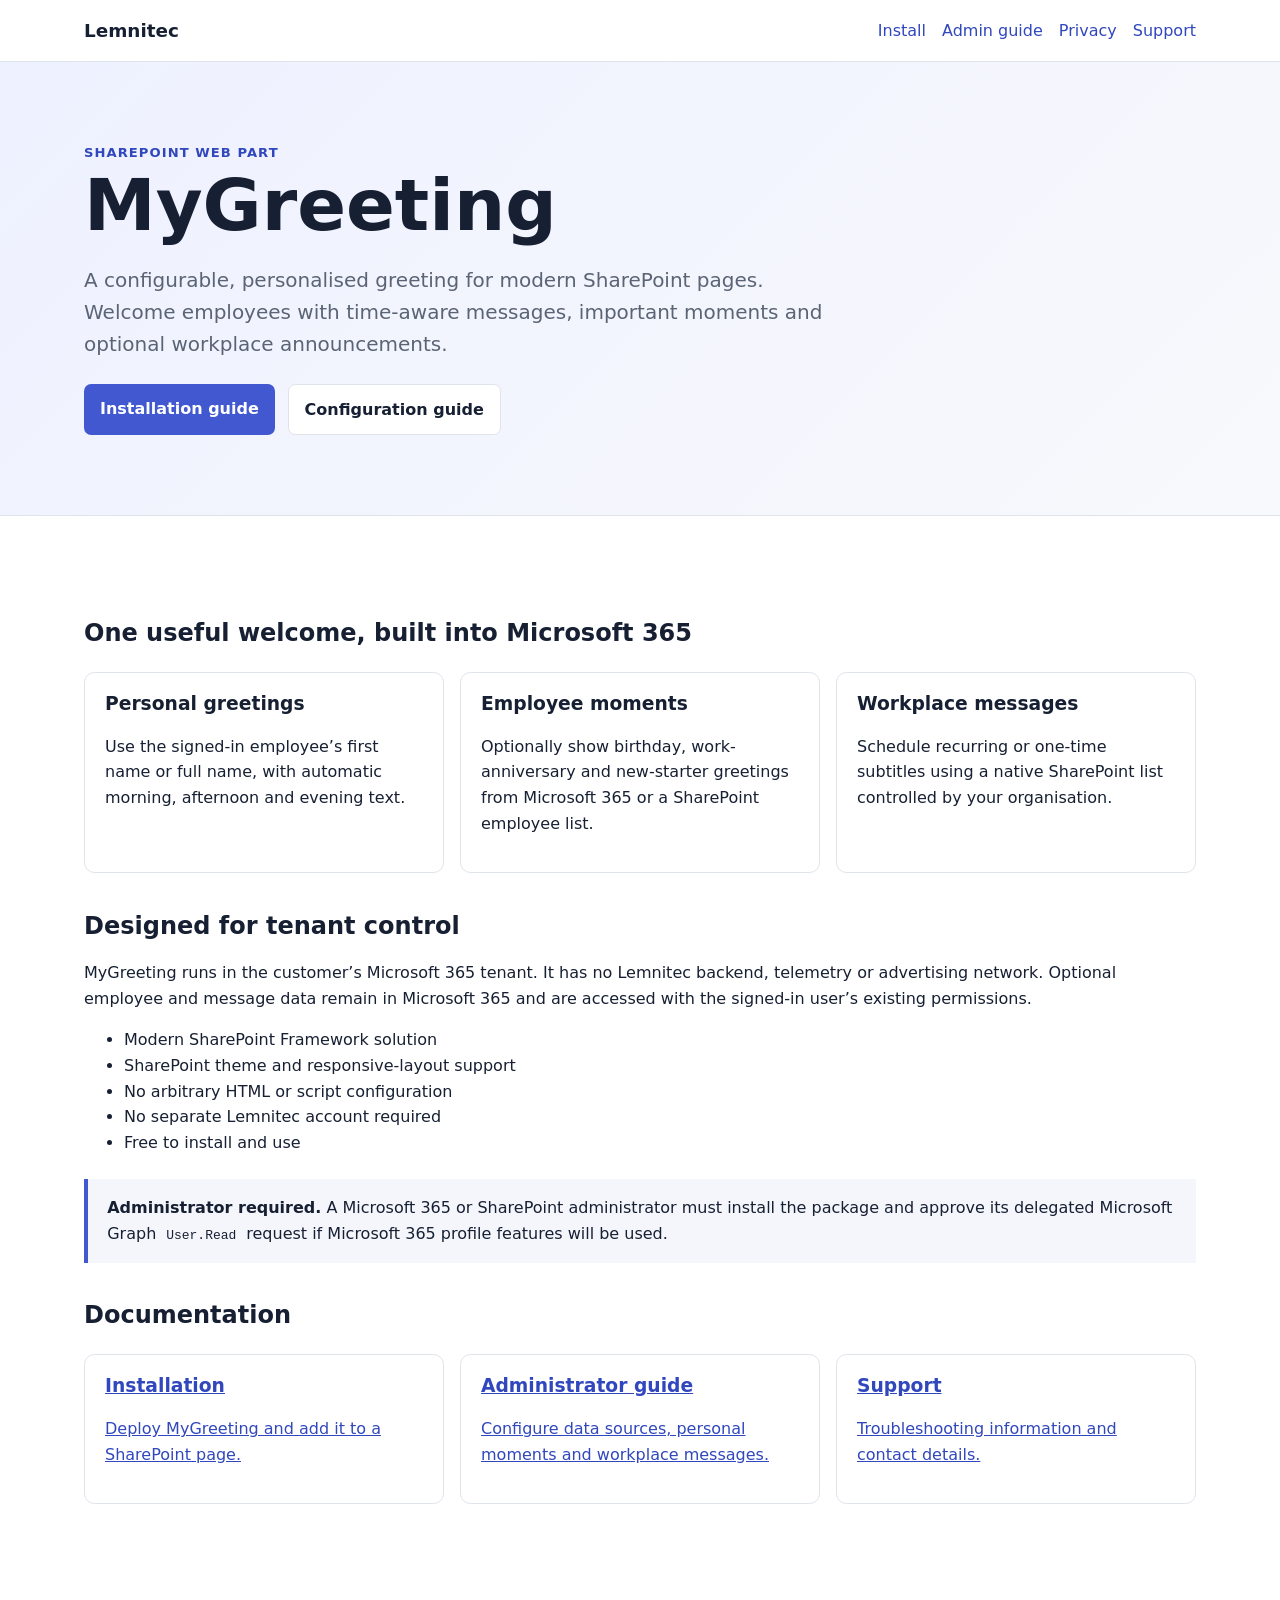
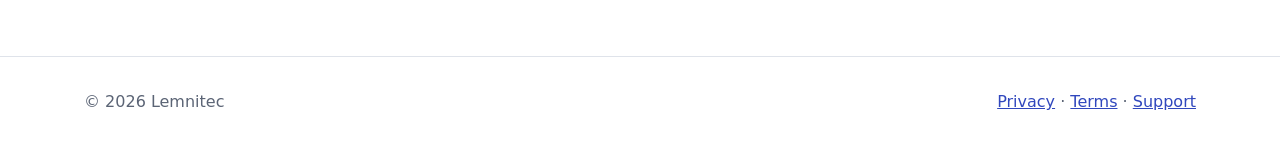
==== index.html @ 671a80d6 "Add index.html for MyGreeting documentation site" ====
<!doctype html><html lang="en"><head><meta charset="utf-8"><meta name="viewport" content="width=device-width,initial-scale=1"><title>MyGreeting by Lemnitec</title><meta name="description" content="A configurable, Microsoft-native greeting web part for modern SharePoint pages."><link rel="stylesheet" href="/styles.css"></head><body><a class="skip" href="#main">Skip to content</a><header class="site-header"><nav class="nav" aria-label="Main navigation"><a class="brand" href="/">Lemnitec</a><div class="nav-links"><a href="/docs/installation/">Install</a><a href="/docs/admin/">Admin guide</a><a href="/privacy/">Privacy</a><a href="/support/">Support</a></div></nav></header><main id="main"><section class="hero"><div class="hero-inner"><div class="eyebrow">SharePoint web part</div><h1>MyGreeting</h1><p class="lead">A configurable, personalised greeting for modern SharePoint pages. Welcome employees with time-aware messages, important moments and optional workplace announcements.</p><div class="actions"><a class="button" href="/docs/installation/">Installation guide</a><a class="button secondary" href="/docs/admin/">Configuration guide</a></div></div></section><div class="content"><h2>One useful welcome, built into Microsoft 365</h2><div class="grid"><article class="card"><h3>Personal greetings</h3><p>Use the signed-in employee’s first name or full name, with automatic morning, afternoon and evening text.</p></article><article class="card"><h3>Employee moments</h3><p>Optionally show birthday, work-anniversary and new-starter greetings from Microsoft 365 or a SharePoint employee list.</p></article><article class="card"><h3>Workplace messages</h3><p>Schedule recurring or one-time subtitles using a native SharePoint list controlled by your organisation.</p></article></div><h2>Designed for tenant control</h2><p>MyGreeting runs in the customer’s Microsoft 365 tenant. It has no Lemnitec backend, telemetry or advertising network. Optional employee and message data remain in Microsoft 365 and are accessed with the signed-in user’s existing permissions.</p><ul><li>Modern SharePoint Framework solution</li><li>SharePoint theme and responsive-layout support</li><li>No arbitrary HTML or script configuration</li><li>No separate Lemnitec account required</li><li>Free to install and use</li></ul><div class="notice"><strong>Administrator required.</strong> A Microsoft 365 or SharePoint administrator must install the package and approve its delegated Microsoft Graph <code>User.Read</code> request if Microsoft 365 profile features will be used.</div><h2>Documentation</h2><div class="grid"><a class="card" href="/docs/installation/"><h3>Installation</h3><p>Deploy MyGreeting and add it to a SharePoint page.</p></a><a class="card" href="/docs/admin/"><h3>Administrator guide</h3><p>Configure data sources, personal moments and workplace messages.</p></a><a class="card" href="/support/"><h3>Support</h3><p>Troubleshooting information and contact details.</p></a></div></div></main><footer class="site-footer"><div class="footer-inner"><span>© 2026 Lemnitec</span><span><a href="/privacy/">Privacy</a> · <a href="/terms/">Terms</a> · <a href="/support/">Support</a></span></div></footer></body></html>
---- styles.css ----
:root{--ink:#172033;--muted:#5b6475;--line:#dfe3ea;--brand:#4158d0;--soft:#f4f6fb;--max:72rem;color-scheme:light}*{box-sizing:border-box}html{font-family:Segoe UI,system-ui,-apple-system,sans-serif;line-height:1.6;color:var(--ink);background:#fff}body{margin:0}a{color:#3047bd}a:hover{text-decoration-thickness:2px}.skip{position:absolute;left:-9999px}.skip:focus{left:1rem;top:1rem;background:#fff;padding:.75rem;z-index:2}.site-header{border-bottom:1px solid var(--line);background:#fff}.nav{max-width:var(--max);margin:auto;padding:1rem 1.25rem;display:flex;gap:1rem;align-items:center;justify-content:space-between;flex-wrap:wrap}.brand{font-size:1.15rem;font-weight:700;text-decoration:none;color:var(--ink)}.nav-links{display:flex;gap:1rem;flex-wrap:wrap}.nav-links a{text-decoration:none}.hero{background:linear-gradient(135deg,#eef1ff,#f8f9fc);border-bottom:1px solid var(--line)}.hero-inner,.content{max-width:var(--max);margin:auto;padding:4rem 1.25rem}.hero-inner{padding-top:5rem;padding-bottom:5rem}.eyebrow{font-weight:700;color:#3047bd;text-transform:uppercase;letter-spacing:.08em;font-size:.82rem}.hero h1{font-size:clamp(2.4rem,6vw,4.5rem);line-height:1.05;margin:.3rem 0 1rem}.lead{font-size:1.25rem;max-width:48rem;color:var(--muted)}.actions{display:flex;gap:.8rem;flex-wrap:wrap;margin-top:1.5rem}.button{display:inline-block;padding:.75rem 1rem;border-radius:.45rem;background:var(--brand);color:#fff;text-decoration:none;font-weight:650}.button.secondary{background:#fff;color:var(--ink);border:1px solid var(--line)}h1,h2,h3{line-height:1.2}h1{font-size:2.4rem}h2{margin-top:2.4rem}.grid{display:grid;grid-template-columns:repeat(auto-fit,minmax(15rem,1fr));gap:1rem;margin:1.5rem 0}.card{border:1px solid var(--line);border-radius:.65rem;padding:1.25rem;background:#fff}.card h2,.card h3{margin-top:0}.notice{border-left:4px solid var(--brand);background:var(--soft);padding:1rem 1.2rem;margin:1.5rem 0}.meta{color:var(--muted)}code{background:var(--soft);padding:.1rem .3rem;border-radius:.25rem}.site-footer{border-top:1px solid var(--line);margin-top:4rem}.footer-inner{max-width:var(--max);margin:auto;padding:2rem 1.25rem;color:var(--muted);display:flex;gap:1rem;justify-content:space-between;flex-wrap:wrap}table{border-collapse:collapse;width:100%;display:block;overflow-x:auto}th,td{text-align:left;vertical-align:top;border:1px solid var(--line);padding:.65rem}th{background:var(--soft)}@media(max-width:40rem){.hero-inner,.content{padding-top:2.5rem;padding-bottom:2.5rem}.nav{align-items:flex-start;flex-direction:column}}
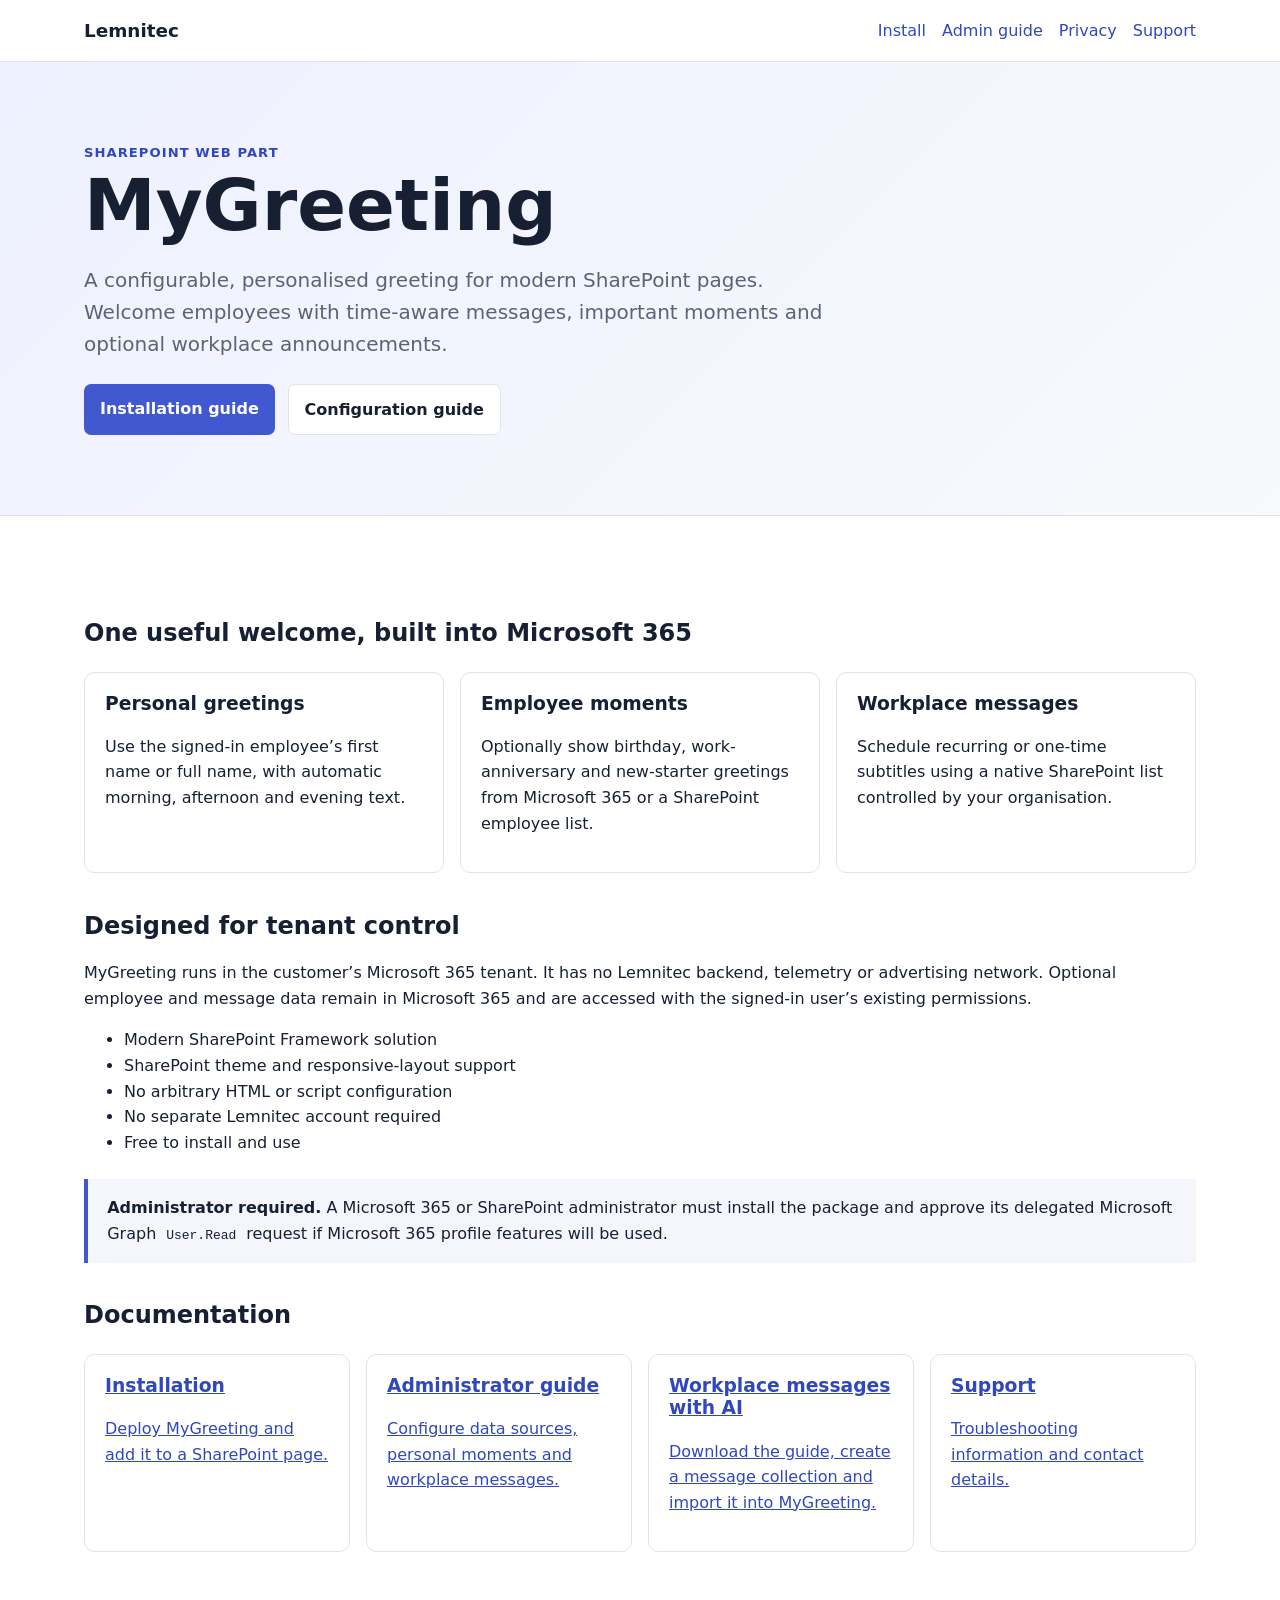
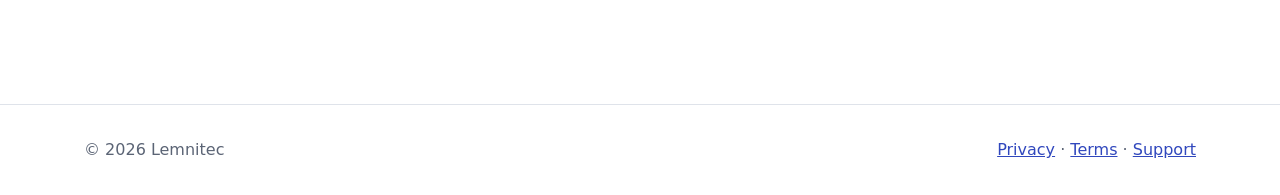
==== commit f8203f4e: "Link workplace message AI guide from public documentation home" ====
--- a/index.html
+++ b/index.html
@@ -1 +1 @@
-<!doctype html><html lang="en"><head><meta charset="utf-8"><meta name="viewport" content="width=device-width,initial-scale=1"><title>MyGreeting by Lemnitec</title><meta name="description" content="A configurable, Microsoft-native greeting web part for modern SharePoint pages."><link rel="stylesheet" href="/styles.css"></head><body><a class="skip" href="#main">Skip to content</a><header class="site-header"><nav class="nav" aria-label="Main navigation"><a class="brand" href="/">Lemnitec</a><div class="nav-links"><a href="/docs/installation/">Install</a><a href="/docs/admin/">Admin guide</a><a href="/privacy/">Privacy</a><a href="/support/">Support</a></div></nav></header><main id="main"><section class="hero"><div class="hero-inner"><div class="eyebrow">SharePoint web part</div><h1>MyGreeting</h1><p class="lead">A configurable, personalised greeting for modern SharePoint pages. Welcome employees with time-aware messages, important moments and optional workplace announcements.</p><div class="actions"><a class="button" href="/docs/installation/">Installation guide</a><a class="button secondary" href="/docs/admin/">Configuration guide</a></div></div></section><div class="content"><h2>One useful welcome, built into Microsoft 365</h2><div class="grid"><article class="card"><h3>Personal greetings</h3><p>Use the signed-in employee’s first name or full name, with automatic morning, afternoon and evening text.</p></article><article class="card"><h3>Employee moments</h3><p>Optionally show birthday, work-anniversary and new-starter greetings from Microsoft 365 or a SharePoint employee list.</p></article><article class="card"><h3>Workplace messages</h3><p>Schedule recurring or one-time subtitles using a native SharePoint list controlled by your organisation.</p></article></div><h2>Designed for tenant control</h2><p>MyGreeting runs in the customer’s Microsoft 365 tenant. It has no Lemnitec backend, telemetry or advertising network. Optional employee and message data remain in Microsoft 365 and are accessed with the signed-in user’s existing permissions.</p><ul><li>Modern SharePoint Framework solution</li><li>SharePoint theme and responsive-layout support</li><li>No arbitrary HTML or script configuration</li><li>No separate Lemnitec account required</li><li>Free to install and use</li></ul><div class="notice"><strong>Administrator required.</strong> A Microsoft 365 or SharePoint administrator must install the package and approve its delegated Microsoft Graph <code>User.Read</code> request if Microsoft 365 profile features will be used.</div><h2>Documentation</h2><div class="grid"><a class="card" href="/docs/installation/"><h3>Installation</h3><p>Deploy MyGreeting and add it to a SharePoint page.</p></a><a class="card" href="/docs/admin/"><h3>Administrator guide</h3><p>Configure data sources, personal moments and workplace messages.</p></a><a class="card" href="/support/"><h3>Support</h3><p>Troubleshooting information and contact details.</p></a></div></div></main><footer class="site-footer"><div class="footer-inner"><span>© 2026 Lemnitec</span><span><a href="/privacy/">Privacy</a> · <a href="/terms/">Terms</a> · <a href="/support/">Support</a></span></div></footer></body></html>+<!doctype html><html lang="en"><head><meta charset="utf-8"><meta name="viewport" content="width=device-width,initial-scale=1"><title>MyGreeting by Lemnitec</title><meta name="description" content="A configurable, Microsoft-native greeting web part for modern SharePoint pages."><link rel="stylesheet" href="/styles.css"></head><body><a class="skip" href="#main">Skip to content</a><header class="site-header"><nav class="nav" aria-label="Main navigation"><a class="brand" href="/">Lemnitec</a><div class="nav-links"><a href="/docs/installation/">Install</a><a href="/docs/admin/">Admin guide</a><a href="/privacy/">Privacy</a><a href="/support/">Support</a></div></nav></header><main id="main"><section class="hero"><div class="hero-inner"><div class="eyebrow">SharePoint web part</div><h1>MyGreeting</h1><p class="lead">A configurable, personalised greeting for modern SharePoint pages. Welcome employees with time-aware messages, important moments and optional workplace announcements.</p><div class="actions"><a class="button" href="/docs/installation/">Installation guide</a><a class="button secondary" href="/docs/admin/">Configuration guide</a></div></div></section><div class="content"><h2>One useful welcome, built into Microsoft 365</h2><div class="grid"><article class="card"><h3>Personal greetings</h3><p>Use the signed-in employee’s first name or full name, with automatic morning, afternoon and evening text.</p></article><article class="card"><h3>Employee moments</h3><p>Optionally show birthday, work-anniversary and new-starter greetings from Microsoft 365 or a SharePoint employee list.</p></article><article class="card"><h3>Workplace messages</h3><p>Schedule recurring or one-time subtitles using a native SharePoint list controlled by your organisation.</p></article></div><h2>Designed for tenant control</h2><p>MyGreeting runs in the customer’s Microsoft 365 tenant. It has no Lemnitec backend, telemetry or advertising network. Optional employee and message data remain in Microsoft 365 and are accessed with the signed-in user’s existing permissions.</p><ul><li>Modern SharePoint Framework solution</li><li>SharePoint theme and responsive-layout support</li><li>No arbitrary HTML or script configuration</li><li>No separate Lemnitec account required</li><li>Free to install and use</li></ul><div class="notice"><strong>Administrator required.</strong> A Microsoft 365 or SharePoint administrator must install the package and approve its delegated Microsoft Graph <code>User.Read</code> request if Microsoft 365 profile features will be used.</div><h2>Documentation</h2><div class="grid"><a class="card" href="/docs/installation/"><h3>Installation</h3><p>Deploy MyGreeting and add it to a SharePoint page.</p></a><a class="card" href="/docs/admin/"><h3>Administrator guide</h3><p>Configure data sources, personal moments and workplace messages.</p></a><a class="card" href="/docs/workplace-messages/"><h3>Workplace messages with AI</h3><p>Download the guide, create a message collection and import it into MyGreeting.</p></a><a class="card" href="/support/"><h3>Support</h3><p>Troubleshooting information and contact details.</p></a></div></div></main><footer class="site-footer"><div class="footer-inner"><span>© 2026 Lemnitec</span><span><a href="/privacy/">Privacy</a> · <a href="/terms/">Terms</a> · <a href="/support/">Support</a></span></div></footer></body></html>
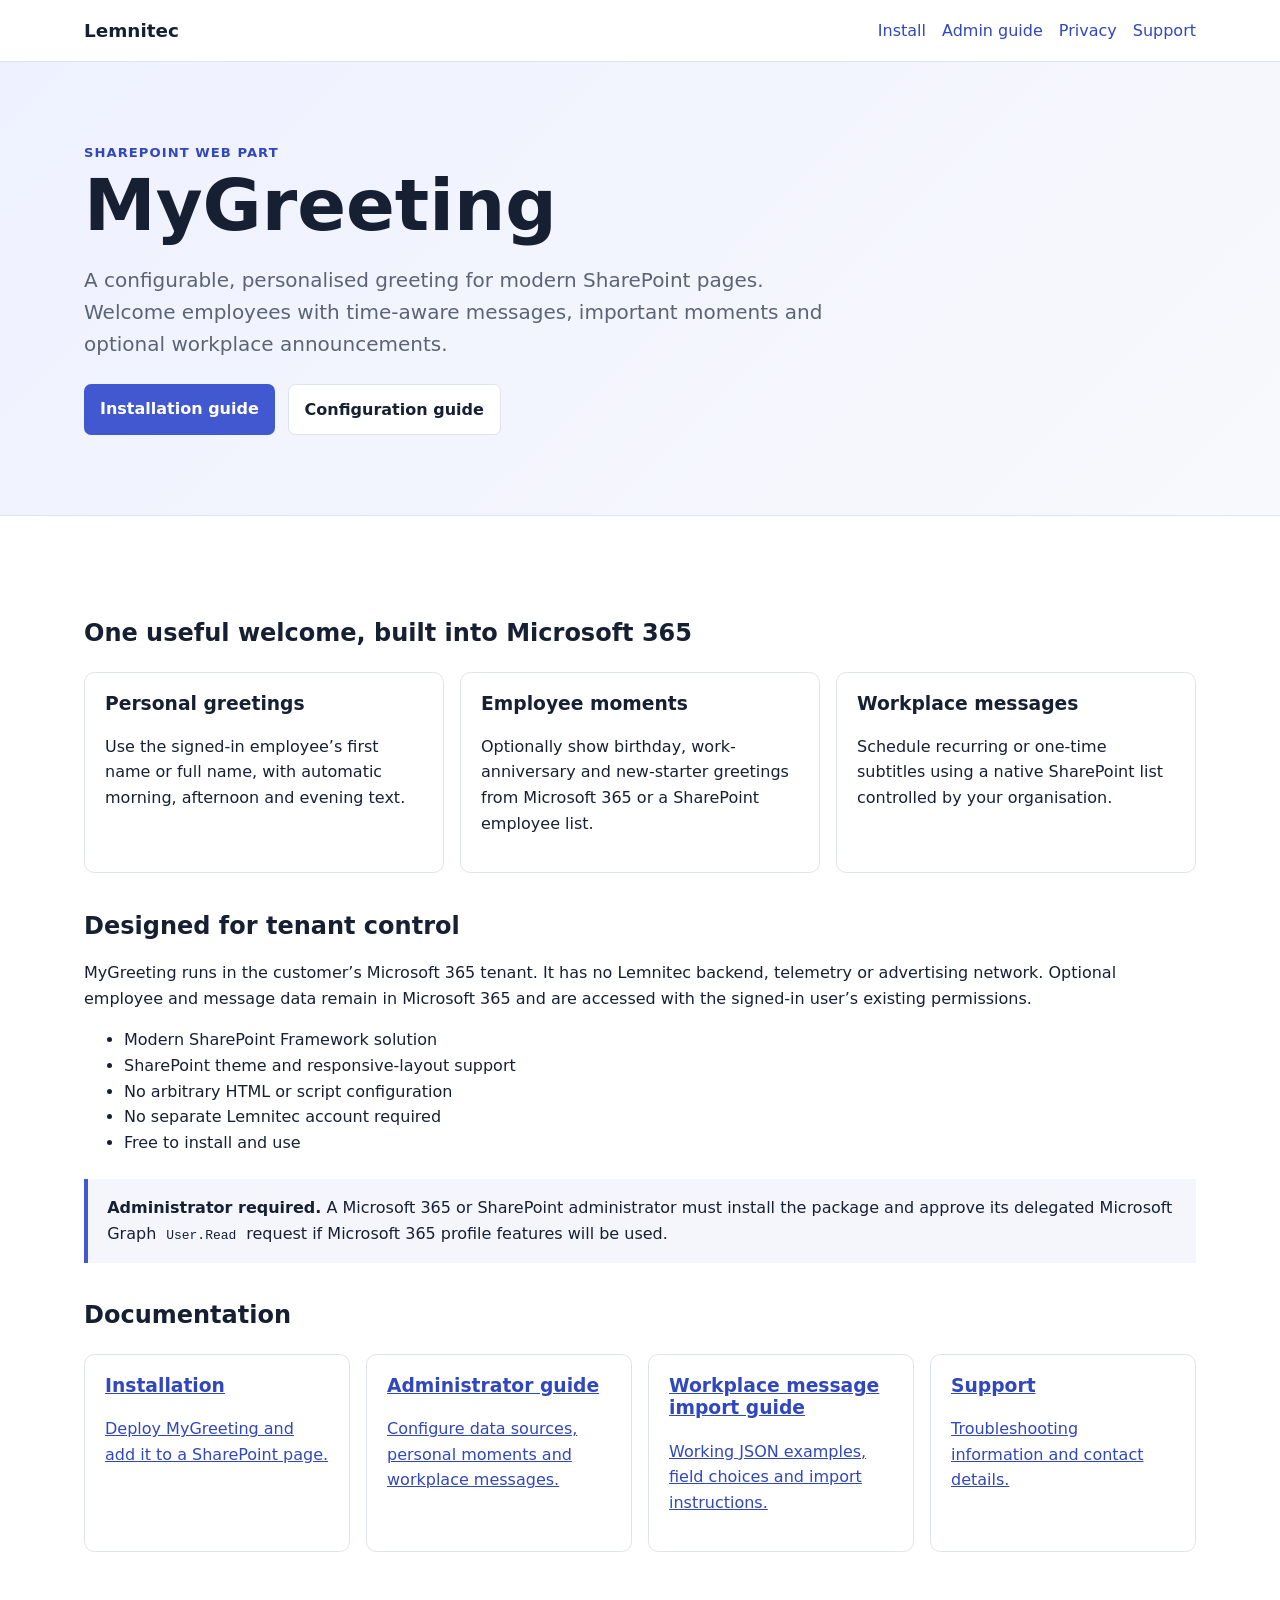
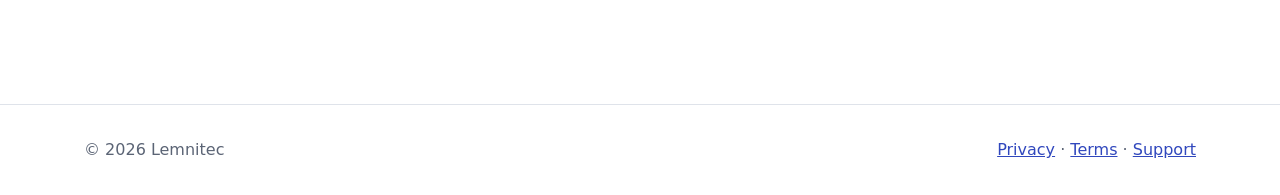
==== commit b4ffdc30: "Publish neutral workplace-message import guide and optional JSON Schema" ====
--- a/index.html
+++ b/index.html
@@ -1 +1 @@
-<!doctype html><html lang="en"><head><meta charset="utf-8"><meta name="viewport" content="width=device-width,initial-scale=1"><title>MyGreeting by Lemnitec</title><meta name="description" content="A configurable, Microsoft-native greeting web part for modern SharePoint pages."><link rel="stylesheet" href="/styles.css"></head><body><a class="skip" href="#main">Skip to content</a><header class="site-header"><nav class="nav" aria-label="Main navigation"><a class="brand" href="/">Lemnitec</a><div class="nav-links"><a href="/docs/installation/">Install</a><a href="/docs/admin/">Admin guide</a><a href="/privacy/">Privacy</a><a href="/support/">Support</a></div></nav></header><main id="main"><section class="hero"><div class="hero-inner"><div class="eyebrow">SharePoint web part</div><h1>MyGreeting</h1><p class="lead">A configurable, personalised greeting for modern SharePoint pages. Welcome employees with time-aware messages, important moments and optional workplace announcements.</p><div class="actions"><a class="button" href="/docs/installation/">Installation guide</a><a class="button secondary" href="/docs/admin/">Configuration guide</a></div></div></section><div class="content"><h2>One useful welcome, built into Microsoft 365</h2><div class="grid"><article class="card"><h3>Personal greetings</h3><p>Use the signed-in employee’s first name or full name, with automatic morning, afternoon and evening text.</p></article><article class="card"><h3>Employee moments</h3><p>Optionally show birthday, work-anniversary and new-starter greetings from Microsoft 365 or a SharePoint employee list.</p></article><article class="card"><h3>Workplace messages</h3><p>Schedule recurring or one-time subtitles using a native SharePoint list controlled by your organisation.</p></article></div><h2>Designed for tenant control</h2><p>MyGreeting runs in the customer’s Microsoft 365 tenant. It has no Lemnitec backend, telemetry or advertising network. Optional employee and message data remain in Microsoft 365 and are accessed with the signed-in user’s existing permissions.</p><ul><li>Modern SharePoint Framework solution</li><li>SharePoint theme and responsive-layout support</li><li>No arbitrary HTML or script configuration</li><li>No separate Lemnitec account required</li><li>Free to install and use</li></ul><div class="notice"><strong>Administrator required.</strong> A Microsoft 365 or SharePoint administrator must install the package and approve its delegated Microsoft Graph <code>User.Read</code> request if Microsoft 365 profile features will be used.</div><h2>Documentation</h2><div class="grid"><a class="card" href="/docs/installation/"><h3>Installation</h3><p>Deploy MyGreeting and add it to a SharePoint page.</p></a><a class="card" href="/docs/admin/"><h3>Administrator guide</h3><p>Configure data sources, personal moments and workplace messages.</p></a><a class="card" href="/docs/workplace-messages/"><h3>Workplace messages with AI</h3><p>Download the guide, create a message collection and import it into MyGreeting.</p></a><a class="card" href="/support/"><h3>Support</h3><p>Troubleshooting information and contact details.</p></a></div></div></main><footer class="site-footer"><div class="footer-inner"><span>© 2026 Lemnitec</span><span><a href="/privacy/">Privacy</a> · <a href="/terms/">Terms</a> · <a href="/support/">Support</a></span></div></footer></body></html>+<!doctype html><html lang="en"><head><meta charset="utf-8"><meta name="viewport" content="width=device-width,initial-scale=1"><title>MyGreeting by Lemnitec</title><meta name="description" content="A configurable, Microsoft-native greeting web part for modern SharePoint pages."><link rel="stylesheet" href="/styles.css"></head><body><a class="skip" href="#main">Skip to content</a><header class="site-header"><nav class="nav" aria-label="Main navigation"><a class="brand" href="/">Lemnitec</a><div class="nav-links"><a href="/docs/installation/">Install</a><a href="/docs/admin/">Admin guide</a><a href="/privacy/">Privacy</a><a href="/support/">Support</a></div></nav></header><main id="main"><section class="hero"><div class="hero-inner"><div class="eyebrow">SharePoint web part</div><h1>MyGreeting</h1><p class="lead">A configurable, personalised greeting for modern SharePoint pages. Welcome employees with time-aware messages, important moments and optional workplace announcements.</p><div class="actions"><a class="button" href="/docs/installation/">Installation guide</a><a class="button secondary" href="/docs/admin/">Configuration guide</a></div></div></section><div class="content"><h2>One useful welcome, built into Microsoft 365</h2><div class="grid"><article class="card"><h3>Personal greetings</h3><p>Use the signed-in employee’s first name or full name, with automatic morning, afternoon and evening text.</p></article><article class="card"><h3>Employee moments</h3><p>Optionally show birthday, work-anniversary and new-starter greetings from Microsoft 365 or a SharePoint employee list.</p></article><article class="card"><h3>Workplace messages</h3><p>Schedule recurring or one-time subtitles using a native SharePoint list controlled by your organisation.</p></article></div><h2>Designed for tenant control</h2><p>MyGreeting runs in the customer’s Microsoft 365 tenant. It has no Lemnitec backend, telemetry or advertising network. Optional employee and message data remain in Microsoft 365 and are accessed with the signed-in user’s existing permissions.</p><ul><li>Modern SharePoint Framework solution</li><li>SharePoint theme and responsive-layout support</li><li>No arbitrary HTML or script configuration</li><li>No separate Lemnitec account required</li><li>Free to install and use</li></ul><div class="notice"><strong>Administrator required.</strong> A Microsoft 365 or SharePoint administrator must install the package and approve its delegated Microsoft Graph <code>User.Read</code> request if Microsoft 365 profile features will be used.</div><h2>Documentation</h2><div class="grid"><a class="card" href="/docs/installation/"><h3>Installation</h3><p>Deploy MyGreeting and add it to a SharePoint page.</p></a><a class="card" href="/docs/admin/"><h3>Administrator guide</h3><p>Configure data sources, personal moments and workplace messages.</p></a><a class="card" href="/docs/workplace-messages/"><h3>Workplace message import guide</h3><p>Working JSON examples, field choices and import instructions.</p></a><a class="card" href="/support/"><h3>Support</h3><p>Troubleshooting information and contact details.</p></a></div></div></main><footer class="site-footer"><div class="footer-inner"><span>© 2026 Lemnitec</span><span><a href="/privacy/">Privacy</a> · <a href="/terms/">Terms</a> · <a href="/support/">Support</a></span></div></footer></body></html>
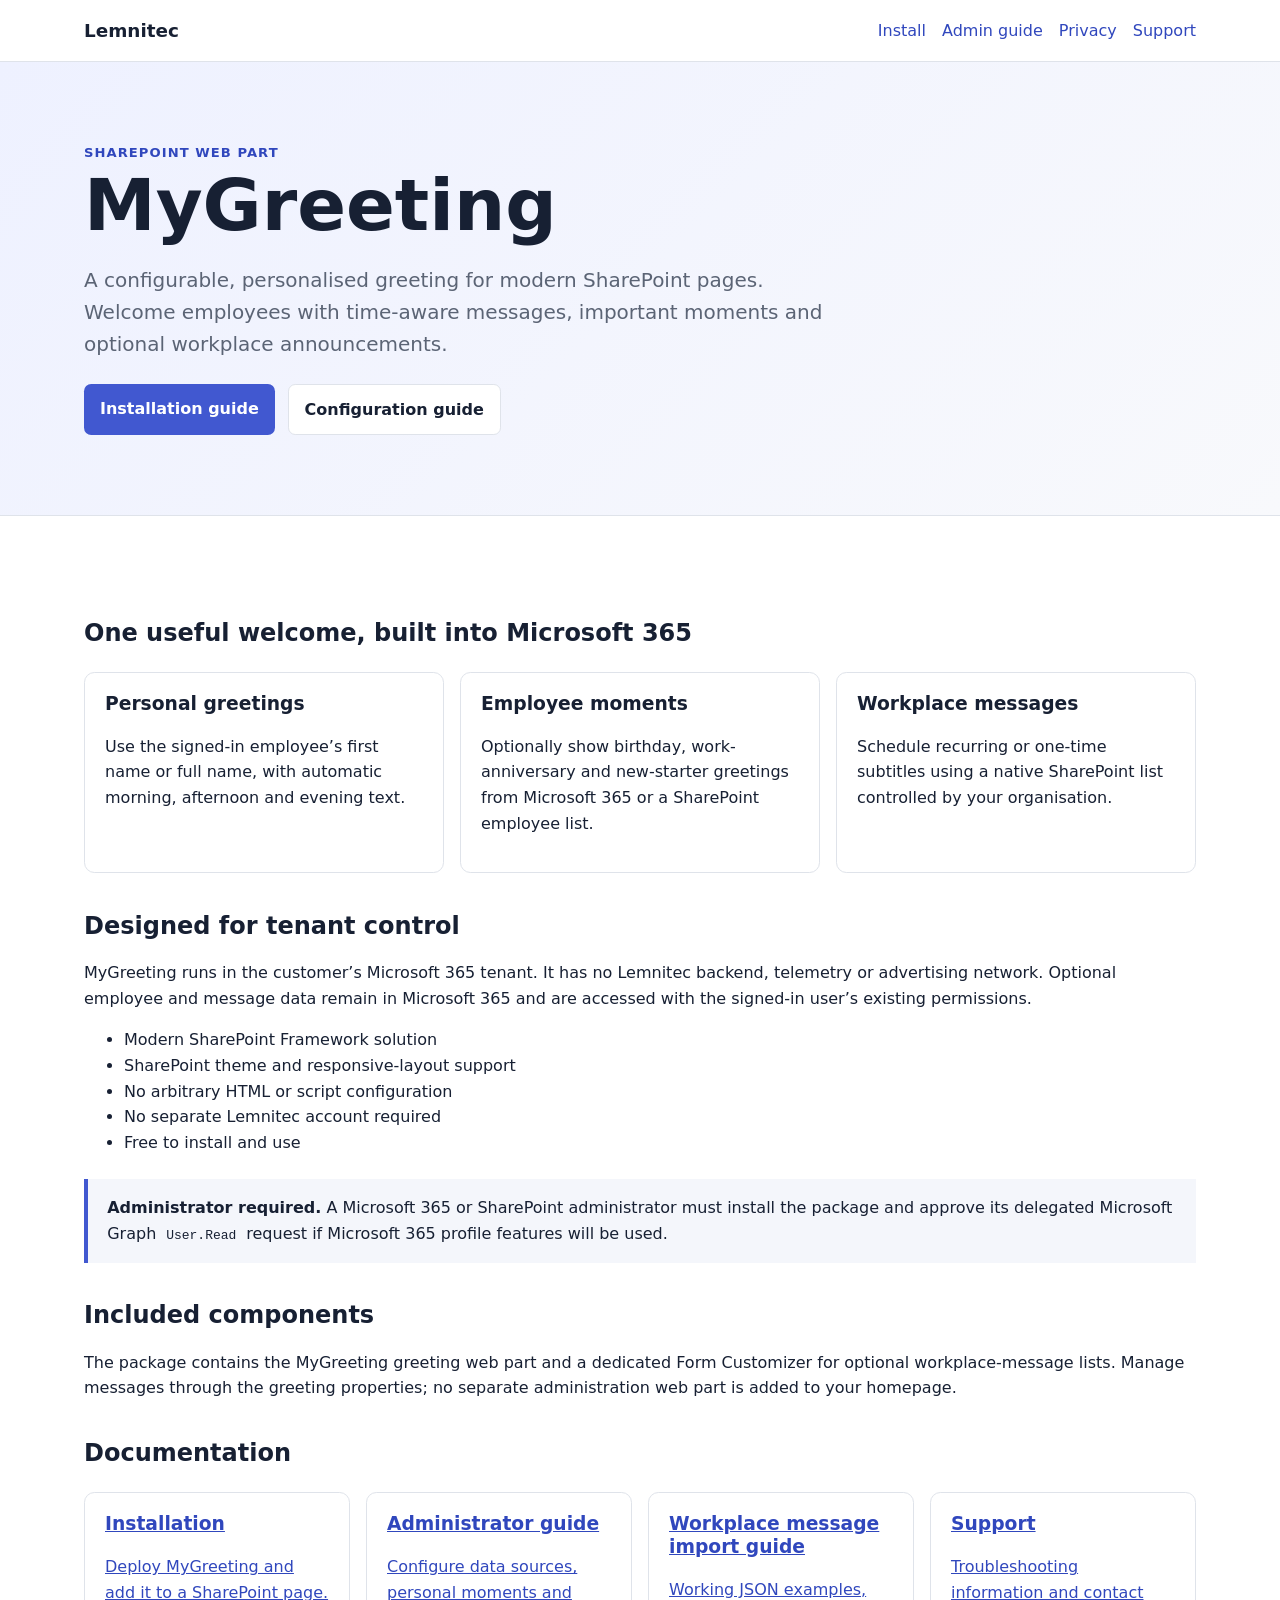
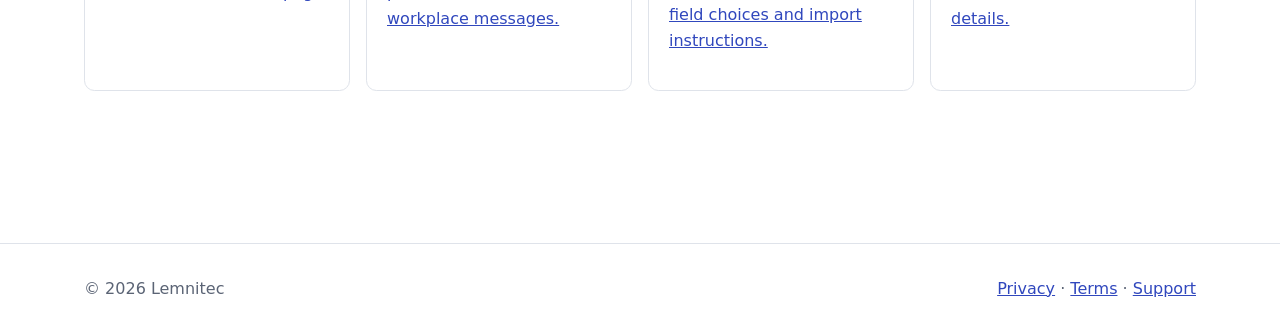
==== commit a122e774: "Update MyGreeting release documentation, privacy and support" ====
--- a/index.html
+++ b/index.html
@@ -1 +1 @@
-<!doctype html><html lang="en"><head><meta charset="utf-8"><meta name="viewport" content="width=device-width,initial-scale=1"><title>MyGreeting by Lemnitec</title><meta name="description" content="A configurable, Microsoft-native greeting web part for modern SharePoint pages."><link rel="stylesheet" href="/styles.css"></head><body><a class="skip" href="#main">Skip to content</a><header class="site-header"><nav class="nav" aria-label="Main navigation"><a class="brand" href="/">Lemnitec</a><div class="nav-links"><a href="/docs/installation/">Install</a><a href="/docs/admin/">Admin guide</a><a href="/privacy/">Privacy</a><a href="/support/">Support</a></div></nav></header><main id="main"><section class="hero"><div class="hero-inner"><div class="eyebrow">SharePoint web part</div><h1>MyGreeting</h1><p class="lead">A configurable, personalised greeting for modern SharePoint pages. Welcome employees with time-aware messages, important moments and optional workplace announcements.</p><div class="actions"><a class="button" href="/docs/installation/">Installation guide</a><a class="button secondary" href="/docs/admin/">Configuration guide</a></div></div></section><div class="content"><h2>One useful welcome, built into Microsoft 365</h2><div class="grid"><article class="card"><h3>Personal greetings</h3><p>Use the signed-in employee’s first name or full name, with automatic morning, afternoon and evening text.</p></article><article class="card"><h3>Employee moments</h3><p>Optionally show birthday, work-anniversary and new-starter greetings from Microsoft 365 or a SharePoint employee list.</p></article><article class="card"><h3>Workplace messages</h3><p>Schedule recurring or one-time subtitles using a native SharePoint list controlled by your organisation.</p></article></div><h2>Designed for tenant control</h2><p>MyGreeting runs in the customer’s Microsoft 365 tenant. It has no Lemnitec backend, telemetry or advertising network. Optional employee and message data remain in Microsoft 365 and are accessed with the signed-in user’s existing permissions.</p><ul><li>Modern SharePoint Framework solution</li><li>SharePoint theme and responsive-layout support</li><li>No arbitrary HTML or script configuration</li><li>No separate Lemnitec account required</li><li>Free to install and use</li></ul><div class="notice"><strong>Administrator required.</strong> A Microsoft 365 or SharePoint administrator must install the package and approve its delegated Microsoft Graph <code>User.Read</code> request if Microsoft 365 profile features will be used.</div><h2>Documentation</h2><div class="grid"><a class="card" href="/docs/installation/"><h3>Installation</h3><p>Deploy MyGreeting and add it to a SharePoint page.</p></a><a class="card" href="/docs/admin/"><h3>Administrator guide</h3><p>Configure data sources, personal moments and workplace messages.</p></a><a class="card" href="/docs/workplace-messages/"><h3>Workplace message import guide</h3><p>Working JSON examples, field choices and import instructions.</p></a><a class="card" href="/support/"><h3>Support</h3><p>Troubleshooting information and contact details.</p></a></div></div></main><footer class="site-footer"><div class="footer-inner"><span>© 2026 Lemnitec</span><span><a href="/privacy/">Privacy</a> · <a href="/terms/">Terms</a> · <a href="/support/">Support</a></span></div></footer></body></html>+<!doctype html><html lang="en"><head><meta charset="utf-8"><meta name="viewport" content="width=device-width,initial-scale=1"><title>MyGreeting by Lemnitec</title><meta name="description" content="A configurable, Microsoft-native greeting web part for modern SharePoint pages."><link rel="stylesheet" href="/styles.css"></head><body><a class="skip" href="#main">Skip to content</a><header class="site-header"><nav class="nav" aria-label="Main navigation"><a class="brand" href="/">Lemnitec</a><div class="nav-links"><a href="/docs/installation/">Install</a><a href="/docs/admin/">Admin guide</a><a href="/privacy/">Privacy</a><a href="/support/">Support</a></div></nav></header><main id="main"><section class="hero"><div class="hero-inner"><div class="eyebrow">SharePoint web part</div><h1>MyGreeting</h1><p class="lead">A configurable, personalised greeting for modern SharePoint pages. Welcome employees with time-aware messages, important moments and optional workplace announcements.</p><div class="actions"><a class="button" href="/docs/installation/">Installation guide</a><a class="button secondary" href="/docs/admin/">Configuration guide</a></div></div></section><div class="content"><h2>One useful welcome, built into Microsoft 365</h2><div class="grid"><article class="card"><h3>Personal greetings</h3><p>Use the signed-in employee’s first name or full name, with automatic morning, afternoon and evening text.</p></article><article class="card"><h3>Employee moments</h3><p>Optionally show birthday, work-anniversary and new-starter greetings from Microsoft 365 or a SharePoint employee list.</p></article><article class="card"><h3>Workplace messages</h3><p>Schedule recurring or one-time subtitles using a native SharePoint list controlled by your organisation.</p></article></div><h2>Designed for tenant control</h2><p>MyGreeting runs in the customer’s Microsoft 365 tenant. It has no Lemnitec backend, telemetry or advertising network. Optional employee and message data remain in Microsoft 365 and are accessed with the signed-in user’s existing permissions.</p><ul><li>Modern SharePoint Framework solution</li><li>SharePoint theme and responsive-layout support</li><li>No arbitrary HTML or script configuration</li><li>No separate Lemnitec account required</li><li>Free to install and use</li></ul><div class="notice"><strong>Administrator required.</strong> A Microsoft 365 or SharePoint administrator must install the package and approve its delegated Microsoft Graph <code>User.Read</code> request if Microsoft 365 profile features will be used.</div><h2>Included components</h2><p>The package contains the MyGreeting greeting web part and a dedicated Form Customizer for optional workplace-message lists. Manage messages through the greeting properties; no separate administration web part is added to your homepage.</p><h2>Documentation</h2><div class="grid"><a class="card" href="/docs/installation/"><h3>Installation</h3><p>Deploy MyGreeting and add it to a SharePoint page.</p></a><a class="card" href="/docs/admin/"><h3>Administrator guide</h3><p>Configure data sources, personal moments and workplace messages.</p></a><a class="card" href="/docs/workplace-messages/"><h3>Workplace message import guide</h3><p>Working JSON examples, field choices and import instructions.</p></a><a class="card" href="/support/"><h3>Support</h3><p>Troubleshooting information and contact details.</p></a></div></div></main><footer class="site-footer"><div class="footer-inner"><span>© 2026 Lemnitec</span><span><a href="/privacy/">Privacy</a> · <a href="/terms/">Terms</a> · <a href="/support/">Support</a></span></div></footer></body></html>
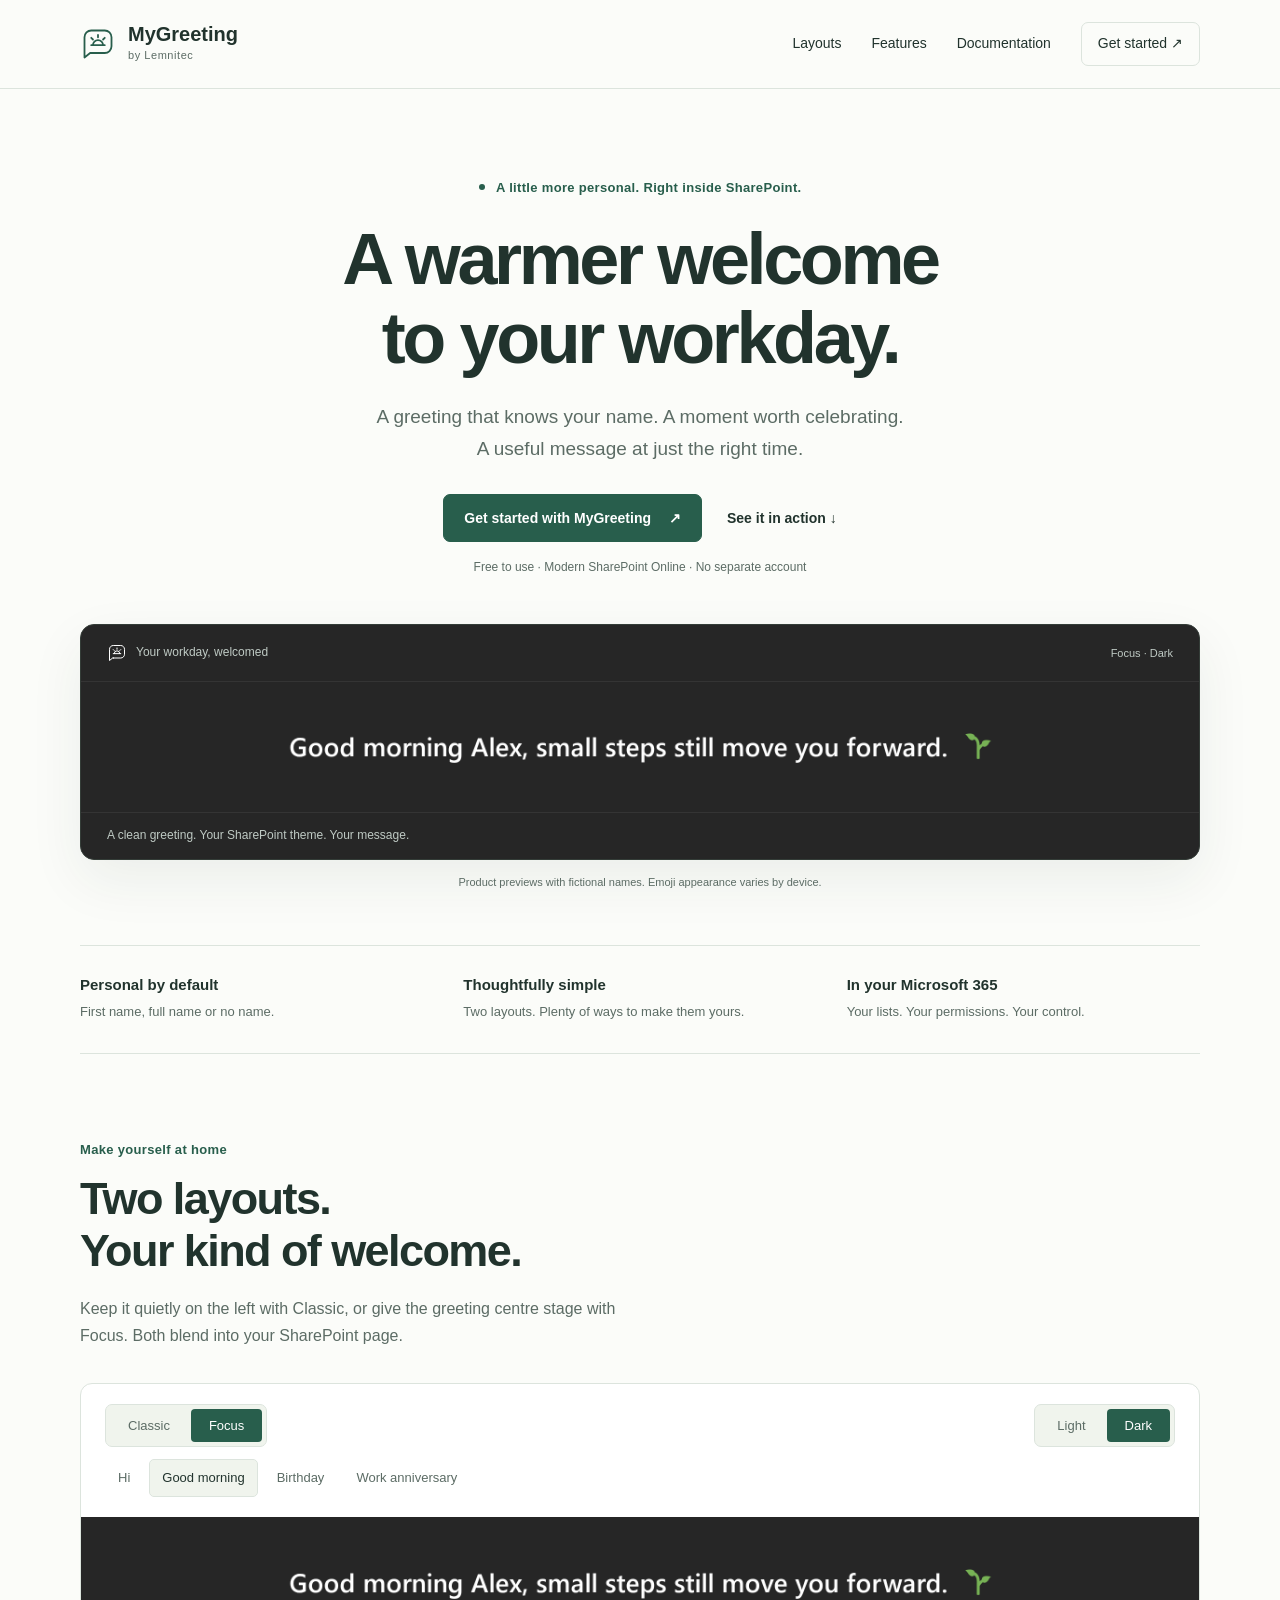
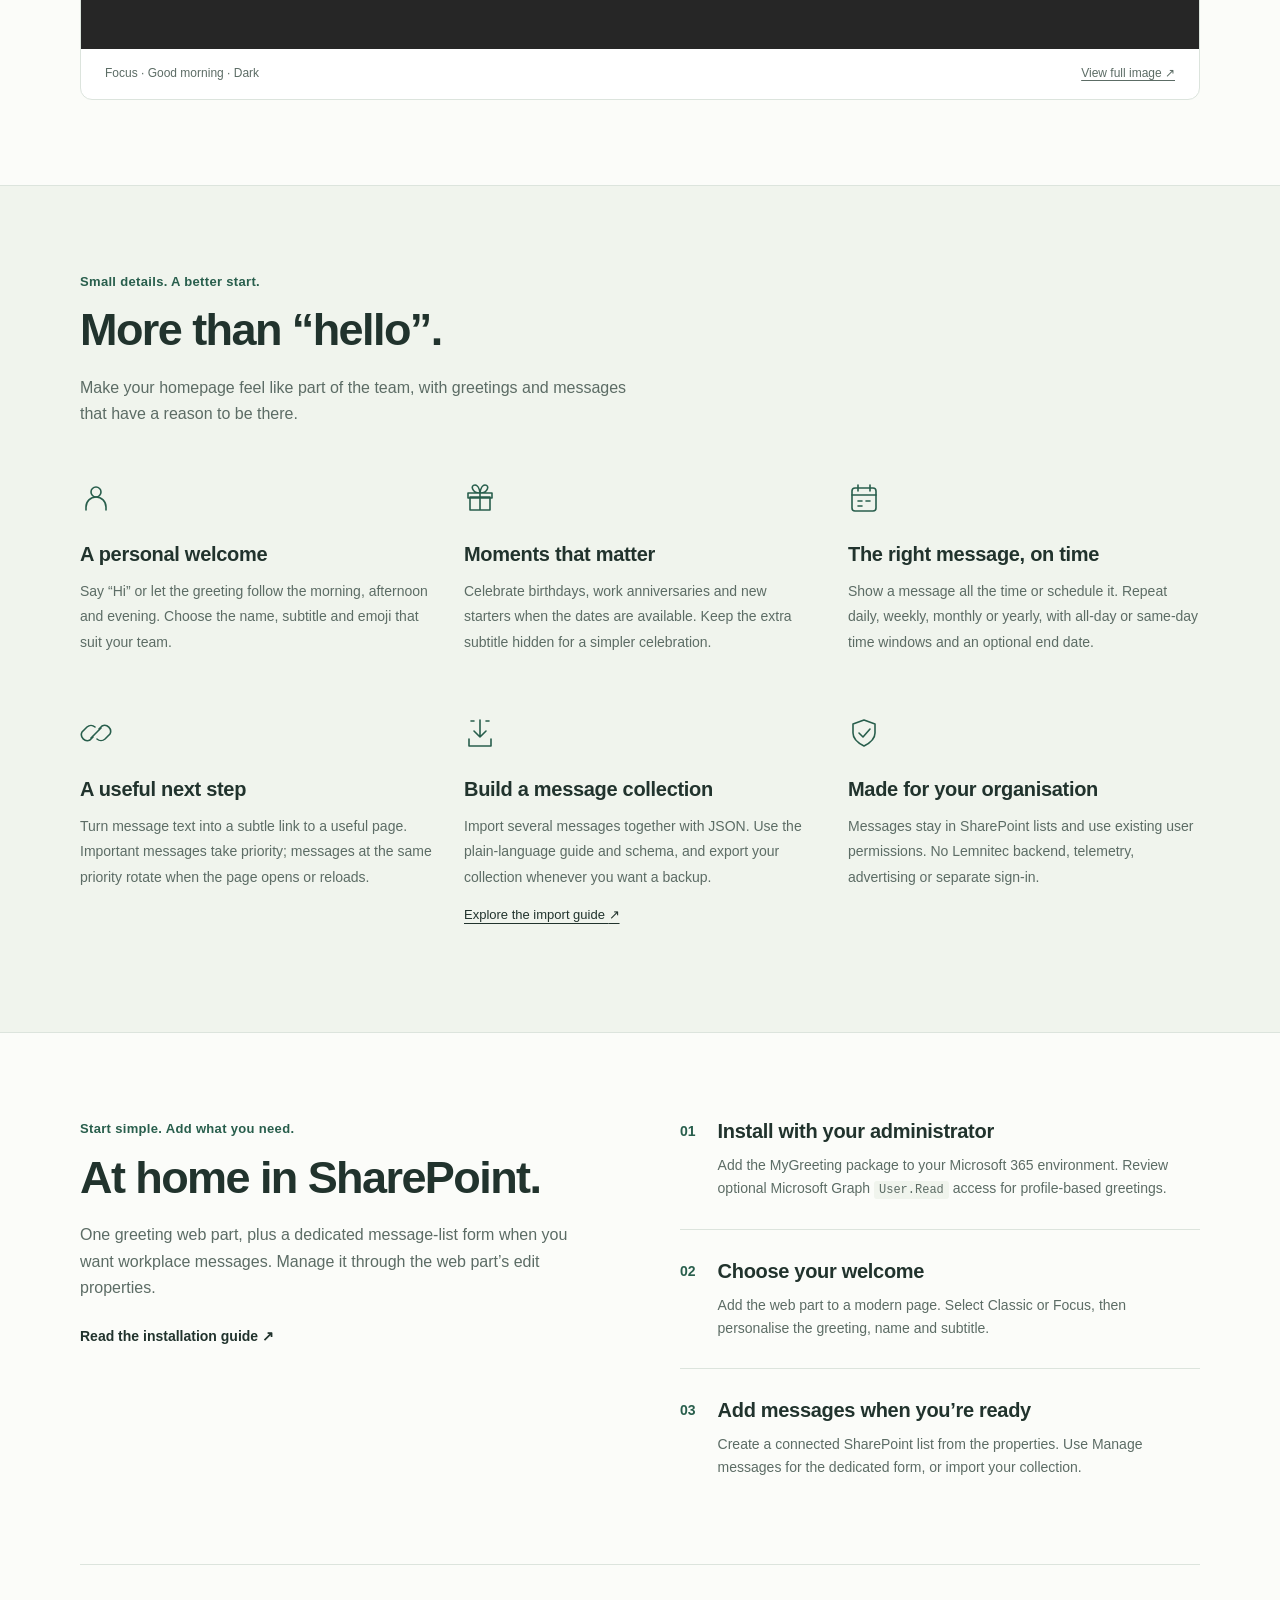
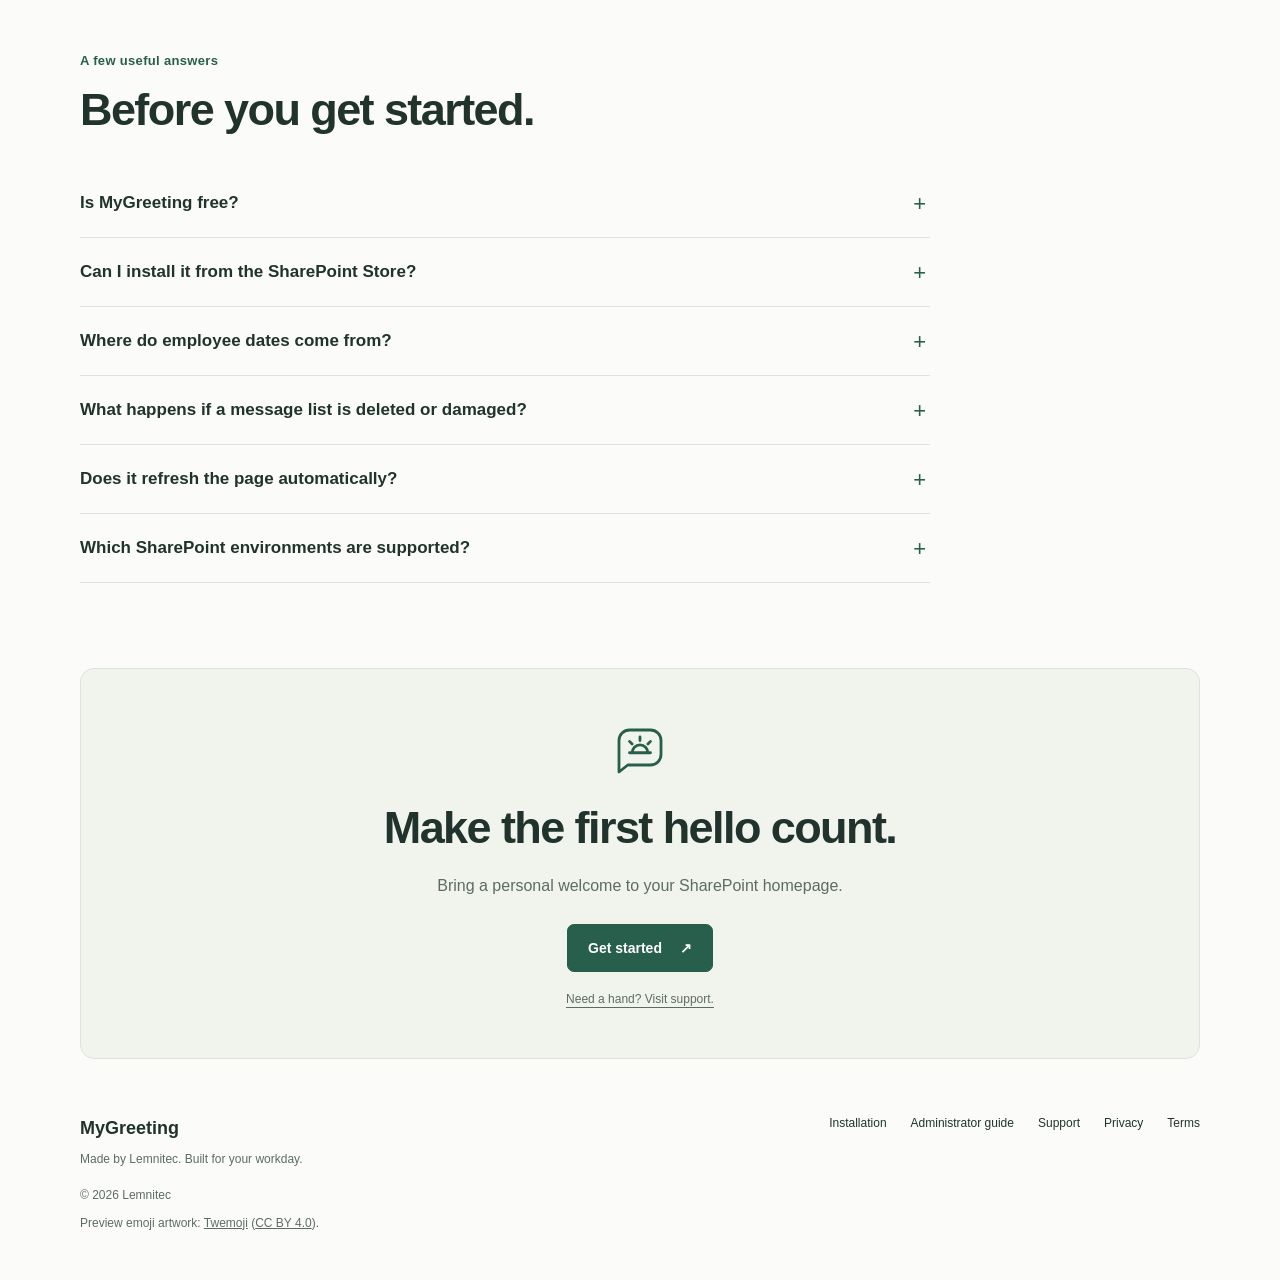
==== commit 50dd2400: "Build MyGreeting product page with interactive layout previews and monochrome icon pack" ====
--- a/index.html
+++ b/index.html
@@ -1 +1,33 @@
-<!doctype html><html lang="en"><head><meta charset="utf-8"><meta name="viewport" content="width=device-width,initial-scale=1"><title>MyGreeting by Lemnitec</title><meta name="description" content="A configurable, Microsoft-native greeting web part for modern SharePoint pages."><link rel="stylesheet" href="/styles.css"></head><body><a class="skip" href="#main">Skip to content</a><header class="site-header"><nav class="nav" aria-label="Main navigation"><a class="brand" href="/">Lemnitec</a><div class="nav-links"><a href="/docs/installation/">Install</a><a href="/docs/admin/">Admin guide</a><a href="/privacy/">Privacy</a><a href="/support/">Support</a></div></nav></header><main id="main"><section class="hero"><div class="hero-inner"><div class="eyebrow">SharePoint web part</div><h1>MyGreeting</h1><p class="lead">A configurable, personalised greeting for modern SharePoint pages. Welcome employees with time-aware messages, important moments and optional workplace announcements.</p><div class="actions"><a class="button" href="/docs/installation/">Installation guide</a><a class="button secondary" href="/docs/admin/">Configuration guide</a></div></div></section><div class="content"><h2>One useful welcome, built into Microsoft 365</h2><div class="grid"><article class="card"><h3>Personal greetings</h3><p>Use the signed-in employee’s first name or full name, with automatic morning, afternoon and evening text.</p></article><article class="card"><h3>Employee moments</h3><p>Optionally show birthday, work-anniversary and new-starter greetings from Microsoft 365 or a SharePoint employee list.</p></article><article class="card"><h3>Workplace messages</h3><p>Schedule recurring or one-time subtitles using a native SharePoint list controlled by your organisation.</p></article></div><h2>Designed for tenant control</h2><p>MyGreeting runs in the customer’s Microsoft 365 tenant. It has no Lemnitec backend, telemetry or advertising network. Optional employee and message data remain in Microsoft 365 and are accessed with the signed-in user’s existing permissions.</p><ul><li>Modern SharePoint Framework solution</li><li>SharePoint theme and responsive-layout support</li><li>No arbitrary HTML or script configuration</li><li>No separate Lemnitec account required</li><li>Free to install and use</li></ul><div class="notice"><strong>Administrator required.</strong> A Microsoft 365 or SharePoint administrator must install the package and approve its delegated Microsoft Graph <code>User.Read</code> request if Microsoft 365 profile features will be used.</div><h2>Included components</h2><p>The package contains the MyGreeting greeting web part and a dedicated Form Customizer for optional workplace-message lists. Manage messages through the greeting properties; no separate administration web part is added to your homepage.</p><h2>Documentation</h2><div class="grid"><a class="card" href="/docs/installation/"><h3>Installation</h3><p>Deploy MyGreeting and add it to a SharePoint page.</p></a><a class="card" href="/docs/admin/"><h3>Administrator guide</h3><p>Configure data sources, personal moments and workplace messages.</p></a><a class="card" href="/docs/workplace-messages/"><h3>Workplace message import guide</h3><p>Working JSON examples, field choices and import instructions.</p></a><a class="card" href="/support/"><h3>Support</h3><p>Troubleshooting information and contact details.</p></a></div></div></main><footer class="site-footer"><div class="footer-inner"><span>© 2026 Lemnitec</span><span><a href="/privacy/">Privacy</a> · <a href="/terms/">Terms</a> · <a href="/support/">Support</a></span></div></footer></body></html>+<!doctype html>
+<html lang="en">
+<head>
+<meta charset="utf-8"><meta name="viewport" content="width=device-width,initial-scale=1">
+<title>MyGreeting — a personal welcome for SharePoint | Lemnitec</title>
+<meta name="description" content="Welcome your team with personal greetings, birthdays, work anniversaries and recurring workplace messages. MyGreeting is a free web part for modern SharePoint Online.">
+<meta property="og:title" content="MyGreeting — a warmer welcome to your workday"><meta property="og:description" content="Personal greetings and meaningful workplace messages, right inside SharePoint."><meta property="og:type" content="website"><meta property="og:url" content="https://lemnitec.github.io/"><meta property="og:image" content="https://lemnitec.github.io/assets/previews/focus-good-morning-dark.png">
+<link rel="canonical" href="https://lemnitec.github.io/"><link rel="icon" href="/assets/icons/mygreeting.svg" type="image/svg+xml"><link rel="stylesheet" href="/product.css"><script src="/product.js" defer></script>
+</head>
+<body>
+<a class="skip" href="#main">Skip to content</a>
+<header class="site-header"><nav class="nav wrap" aria-label="Main navigation"><a class="brand" href="/" aria-label="MyGreeting home"><img src="/assets/icons/mygreeting.svg" width="36" height="36" alt=""><span>MyGreeting <small>by Lemnitec</small></span></a><div class="nav-links"><a href="#layouts">Layouts</a><a href="#features">Features</a><a href="/docs/admin/">Documentation</a><a class="nav-cta" href="/docs/installation/">Get started <span aria-hidden="true">↗</span></a></div></nav></header>
+<main id="main">
+<section class="hero wrap"><div class="eyebrow"><span class="dot" aria-hidden="true"></span> A little more personal. Right inside SharePoint.</div><h1>A warmer welcome<br>to your workday.</h1><p class="hero-copy">A greeting that knows your name. A moment worth celebrating.<br class="desktop-break"> A useful message at just the right time.</p><div class="actions"><a class="button" href="/docs/installation/">Get started with MyGreeting <span aria-hidden="true">↗</span></a><a class="text-link" href="#layouts">See it in action <span aria-hidden="true">↓</span></a></div><p class="hero-note">Free to use · Modern SharePoint Online · No separate account</p>
+<div class="hero-preview"><div class="preview-top"><span><img src="/assets/icons/mygreeting-white.svg" width="20" height="20" alt=""> Your workday, welcomed</span><span class="preview-tag">Focus · Dark</span></div><img class="hero-image" src="/assets/previews/focus-good-morning-dark.png" width="2400" height="280" alt="Good morning Alex, small steps still move you forward. Seedling emoji."><div class="preview-bottom">A clean greeting. Your SharePoint theme. Your message.</div></div><p class="image-note">Product previews with fictional names. Emoji appearance varies by device.</p></section>
+<section class="value-strip wrap" aria-label="Product benefits"><div><strong>Personal by default</strong><span>First name, full name or no name.</span></div><div><strong>Thoughtfully simple</strong><span>Two layouts. Plenty of ways to make them yours.</span></div><div><strong>In your Microsoft 365</strong><span>Your lists. Your permissions. Your control.</span></div></section>
+<section class="section wrap" id="layouts"><div class="section-heading"><div class="eyebrow">Make yourself at home</div><h2>Two layouts.<br>Your kind of welcome.</h2><p>Keep it quietly on the left with Classic, or give the greeting centre stage with Focus. Both blend into your SharePoint page.</p></div>
+<div class="gallery"><div class="gallery-toolbar"><div class="segmented" role="group" aria-label="Greeting layout"><button type="button" data-layout="classic" aria-pressed="false">Classic</button><button type="button" data-layout="focus" aria-pressed="true">Focus</button></div><div class="segmented theme-buttons" role="group" aria-label="Preview theme"><button type="button" data-theme="light" aria-pressed="false">Light</button><button type="button" data-theme="dark" aria-pressed="true">Dark</button></div></div><div class="scenario-buttons" role="group" aria-label="Greeting example"><button type="button" data-scenario="hi" aria-pressed="false">Hi</button><button type="button" data-scenario="good-morning" aria-pressed="true">Good morning</button><button type="button" data-scenario="birthday" aria-pressed="false">Birthday</button><button type="button" data-scenario="anniversary" aria-pressed="false">Work anniversary</button></div><div class="gallery-picture dark" id="gallery-surface"><img id="gallery-image" src="/assets/previews/focus-good-morning-dark.png" width="2400" height="280" loading="lazy" alt="Focus layout: Good morning Alex, small steps still move you forward. Seedling emoji."></div><div class="gallery-caption"><p id="gallery-caption" aria-live="polite">Focus · Good morning · Dark</p><a id="gallery-open" href="/assets/previews/focus-good-morning-dark.png" target="_blank" rel="noopener">View full image <span aria-hidden="true">↗</span></a></div></div>
+</section>
+<section class="section feature-section" id="features"><div class="wrap"><div class="section-heading"><div class="eyebrow">Small details. A better start.</div><h2>More than “hello”.</h2><p>Make your homepage feel like part of the team, with greetings and messages that have a reason to be there.</p></div><div class="features-grid">
+<article class="feature-card"><svg class="line-icon" viewBox="0 0 32 32" aria-hidden="true"><circle cx="16" cy="10" r="5"/><path d="M6 28v-3a10 10 0 0 1 20 0v3"/></svg><h3>A personal welcome</h3><p>Say “Hi” or let the greeting follow the morning, afternoon and evening. Choose the name, subtitle and emoji that suit your team.</p></article>
+<article class="feature-card"><svg class="line-icon" viewBox="0 0 32 32" aria-hidden="true"><path d="M6 15h20v13H6zM4 11h24v5H4zM16 11v17M16 11c-8 0-10-8-5-8 4 0 5 8 5 8zm0 0c8 0 10-8 5-8-4 0-5 8-5 8z"/></svg><h3>Moments that matter</h3><p>Celebrate birthdays, work anniversaries and new starters when the dates are available. Keep the extra subtitle hidden for a simpler celebration.</p></article>
+<article class="feature-card"><svg class="line-icon" viewBox="0 0 32 32" aria-hidden="true"><rect x="4" y="6" width="24" height="23" rx="3"/><path d="M4 13h24M10 3v6M22 3v6M10 19h4M18 19h4M10 24h4"/></svg><h3>The right message, on time</h3><p>Show a message all the time or schedule it. Repeat daily, weekly, monthly or yearly, with all-day or same-day time windows and an optional end date.</p></article>
+<article class="feature-card"><svg class="line-icon" viewBox="0 0 32 32" aria-hidden="true"><path d="m13 20-3 3a6 6 0 0 1-8-8l5-5a6 6 0 0 1 8 0m4 2 3-3a6 6 0 0 1 8 8l-5 5a6 6 0 0 1-8 0M11 21l10-10"/></svg><h3>A useful next step</h3><p>Turn message text into a subtle link to a useful page. Important messages take priority; messages at the same priority rotate when the page opens or reloads.</p></article>
+<article class="feature-card"><svg class="line-icon" viewBox="0 0 32 32" aria-hidden="true"><path d="M16 3v17m-6-6 6 6 6-6M5 22v7h22v-7M7 4h3M22 4h3"/></svg><h3>Build a message collection</h3><p>Import several messages together with JSON. Use the plain-language guide and schema, and export your collection whenever you want a backup.</p><a href="/docs/workplace-messages/format-2/">Explore the import guide <span aria-hidden="true">↗</span></a></article>
+<article class="feature-card"><svg class="line-icon" viewBox="0 0 32 32" aria-hidden="true"><path d="M16 3 5 7v9c0 6 5 10 11 13 6-3 11-7 11-13V7zM11 16l4 4 7-8"/></svg><h3>Made for your organisation</h3><p>Messages stay in SharePoint lists and use existing user permissions. No Lemnitec backend, telemetry, advertising or separate sign-in.</p></article>
+</div></div></section>
+<section class="section wrap setup" id="setup"><div class="section-heading"><div class="eyebrow">Start simple. Add what you need.</div><h2>At home in SharePoint.</h2><p>One greeting web part, plus a dedicated message-list form when you want workplace messages. Manage it through the web part’s edit properties.</p><a class="text-link" href="/docs/installation/">Read the installation guide <span aria-hidden="true">↗</span></a></div><ol class="steps"><li><span class="step-number">01</span><div><h3>Install with your administrator</h3><p>Add the MyGreeting package to your Microsoft 365 environment. Review optional Microsoft Graph <code>User.Read</code> access for profile-based greetings.</p></div></li><li><span class="step-number">02</span><div><h3>Choose your welcome</h3><p>Add the web part to a modern page. Select Classic or Focus, then personalise the greeting, name and subtitle.</p></div></li><li><span class="step-number">03</span><div><h3>Add messages when you’re ready</h3><p>Create a connected SharePoint list from the properties. Use Manage messages for the dedicated form, or import your collection.</p></div></li></ol></section>
+<section class="section wrap"><div class="faq-heading"><div class="eyebrow">A few useful answers</div><h2>Before you get started.</h2></div><div class="faq"><details><summary>Is MyGreeting free?</summary><p>Yes. There is no additional MyGreeting purchase, subscription or account. Your organisation needs its own Microsoft 365 environment with SharePoint Online.</p></details><details><summary>Can I install it from the SharePoint Store?</summary><p>The store listing is being prepared. Until certification and publication are complete, the public installation guide describes the administrator-managed package route. We’ll add the store link here when the listing is available.</p></details><details><summary>Where do employee dates come from?</summary><p>You can use the signed-in employee’s Microsoft 365 profile or a same-site SharePoint employee list. Optional birthday and employment dates may be unavailable in the profile. The normal greeting still works using the SharePoint name.</p></details><details><summary>What happens if a message list is deleted or damaged?</summary><p>The normal greeting remains available. Editors can reconnect a list, restore a deleted list through the site recycle bin if it is still recoverable, or create a replacement. Safe repair adds missing setup; conflicting columns or other custom forms require an administrator. Export backups to preserve your messages.</p></details><details><summary>Does it refresh the page automatically?</summary><p>No. Message rotation happens when the page opens or reloads. Viewer-local and fixed named time zones are available for scheduled messages.</p></details><details><summary>Which SharePoint environments are supported?</summary><p>Modern SharePoint Online pages. MyGreeting does not advertise support for Teams tabs, classic SharePoint pages or SharePoint Server.</p></details></div></section>
+<section class="closing wrap"><img src="/assets/icons/mygreeting.svg" width="56" height="56" alt=""><h2>Make the first hello count.</h2><p>Bring a personal welcome to your SharePoint homepage.</p><a class="button" href="/docs/installation/">Get started <span aria-hidden="true">↗</span></a><a class="closing-link" href="/support/">Need a hand? Visit support.</a></section>
+</main>
+<footer class="footer wrap"><div><a class="footer-brand" href="/">MyGreeting</a><p>Made by Lemnitec. Built for your workday.</p><small>© 2026 Lemnitec</small><p class="art-credit">Preview emoji artwork: <a href="https://github.com/jdecked/twemoji">Twemoji</a> (<a href="https://creativecommons.org/licenses/by/4.0/">CC BY 4.0</a>).</p></div><nav aria-label="Footer navigation"><a href="/docs/installation/">Installation</a><a href="/docs/admin/">Administrator guide</a><a href="/support/">Support</a><a href="/privacy/">Privacy</a><a href="/terms/">Terms</a></nav></footer>
+</body></html>
--- a/product.css
+++ b/product.css
@@ -0,0 +1 @@
+:root{--ink:#21332d;--muted:#5c6c65;--green:#285e4c;--line:#dce4dd;--paper:#fbfcf9;--soft:#f0f4ed;--white:#fff}*{box-sizing:border-box}html{scroll-behavior:smooth;scroll-padding-top:100px}body{margin:0;background:var(--paper);color:var(--ink);font-family:'Segoe UI',Arial,sans-serif;font-size:16px;line-height:1.65}a{color:inherit}button{font:inherit}img{max-width:100%;height:auto}button,a,summary{-webkit-tap-highlight-color:transparent}:focus-visible{outline:3px solid #508b6f;outline-offset:5px}.skip{position:absolute;top:-80px;left:20px;background:var(--green);color:white;padding:10px 20px;z-index:20}.skip:focus{top:12px}.wrap{width:min(1120px,calc(100% - 64px));margin-inline:auto}.site-header{border-bottom:1px solid var(--line);background:var(--paper)}.nav{display:flex;justify-content:space-between;align-items:center;gap:20px;min-height:88px}.brand{display:flex;gap:12px;align-items:center;text-decoration:none;font-size:20px;font-weight:600;line-height:1.2}.brand img{flex:none}.brand small{display:block;font-size:11px;line-height:1.8;letter-spacing:.05em;font-weight:400;color:var(--muted)}.nav-links{display:flex;align-items:center;gap:30px;font-size:14px}.nav-links a{text-decoration:none}.nav-links a:hover{text-decoration:underline;text-underline-offset:5px}.nav-cta{border:1px solid var(--line);border-radius:7px;padding:9px 16px}.hero{text-align:center;padding-top:88px;padding-bottom:54px}.eyebrow{font-size:13px;font-weight:600;letter-spacing:.025em;color:var(--green)}.dot{display:inline-block;width:6px;height:6px;border-radius:50%;background:var(--green);margin:0 8px 2px 0}h1,h2,h3,p{margin:0}h1{font-weight:600;font-size:clamp(42px,5.8vw,72px);line-height:1.09;letter-spacing:-.047em;margin:22px 0 24px}h2{font-size:clamp(32px,4vw,45px);font-weight:600;line-height:1.17;letter-spacing:-.035em;margin:12px 0 18px}h3{font-size:20px;line-height:1.3;font-weight:600;letter-spacing:-.015em}.hero-copy{color:var(--muted);font-size:19px;line-height:1.65}.actions{display:flex;gap:25px;justify-content:center;align-items:center;margin-top:30px}.button{display:inline-flex;align-items:center;justify-content:center;gap:18px;background:var(--green);color:var(--white);border:1px solid var(--green);border-radius:7px;min-height:48px;padding:11px 20px;text-decoration:none;font-weight:600;font-size:14px}.button:hover{background:#204b3d}.text-link{font-size:14px;font-weight:600;text-decoration:none}.text-link:hover{text-decoration:underline;text-underline-offset:4px}.hero-note{font-size:12px;color:var(--muted);margin-top:16px}.hero-preview{background:#262626;border:1px solid #343d38;border-radius:14px;overflow:hidden;text-align:left;margin-top:46px;box-shadow:0 20px 55px #21332d12}.preview-top,.preview-bottom{color:#bfcac4;font-size:12px;padding:18px 26px}.preview-top{display:flex;justify-content:space-between;align-items:center;border-bottom:1px solid #ffffff10}.preview-top>span:first-child{display:flex;align-items:center;gap:9px}.preview-tag{font-size:11px}.hero-image{display:block;width:100%;height:auto}.preview-bottom{border-top:1px solid #ffffff10;padding-block:13px}.image-note{font-size:11px;color:var(--muted);margin-top:13px}.value-strip{display:grid;grid-template-columns:repeat(3,1fr);gap:30px;border-block:1px solid var(--line);padding:27px 0 31px}.value-strip strong,.value-strip span{display:block}.value-strip strong{font-weight:600;font-size:15px}.value-strip span{color:var(--muted);font-size:13px;margin-top:3px}.section{padding-block:85px}.section-heading{max-width:570px;margin-bottom:34px}.section-heading>p{color:var(--muted);font-size:16px}.gallery{border:1px solid var(--line);background:white;border-radius:12px;overflow:hidden}.gallery-toolbar{display:flex;align-items:center;justify-content:space-between;gap:16px;padding:20px 24px 12px}.segmented{display:inline-flex;padding:4px;border:1px solid var(--line);background:var(--soft);border-radius:7px;gap:3px}.segmented button{border:0;background:transparent;color:var(--muted);padding:6px 18px;border-radius:4px;font-size:13px;cursor:pointer}.segmented button[aria-pressed=true]{background:var(--green);color:white}.scenario-buttons{display:flex;gap:6px;flex-wrap:wrap;padding:0 24px 20px}.scenario-buttons button{background:transparent;border:1px solid transparent;border-radius:5px;color:var(--muted);padding:7px 12px;cursor:pointer;font-size:13px}.scenario-buttons button[aria-pressed=true]{background:var(--soft);border-color:var(--line);color:var(--ink)}.scenario-buttons button:hover{border-color:var(--line)}.gallery-picture{border-block:1px solid var(--line);background:#fff}.gallery-picture.dark{background:#262626;border-color:#262626}.gallery-picture img{display:block;width:100%;height:auto}.gallery-caption{display:flex;justify-content:space-between;gap:20px;font-size:12px;color:var(--muted);padding:15px 24px}.gallery-caption a{text-underline-offset:3px}.feature-section{background:var(--soft);border-block:1px solid var(--line)}.features-grid{display:grid;grid-template-columns:repeat(3,1fr);gap:22px 32px}.feature-card{padding:20px 0}.line-icon{width:32px;height:32px;fill:none;stroke:var(--green);stroke-width:1.6;stroke-linecap:round;stroke-linejoin:round;margin-bottom:19px}.feature-card h3{margin-bottom:12px}.feature-card p{font-size:14px;color:var(--muted);line-height:1.8}.feature-card a{font-size:13px;display:inline-block;margin-top:14px;text-underline-offset:4px}.setup{display:grid;grid-template-columns:1fr 1fr;gap:80px;border-bottom:1px solid var(--line)}.setup .section-heading{margin:0}.setup .text-link{display:inline-block;margin-top:24px}.steps{list-style:none;margin:0;padding:0}.steps li{display:flex;gap:22px;padding:0 0 28px;margin-bottom:28px;border-bottom:1px solid var(--line)}.steps li:last-child{border:0;margin:0;padding:0}.step-number{font-size:14px;font-weight:600;line-height:26px;color:var(--green)}.steps p{font-size:14px;color:var(--muted);margin-top:10px}.steps code{font-size:12px;background:var(--soft);padding:2px 5px;border-radius:3px}.faq-heading{margin-bottom:32px}.faq{max-width:850px}.faq details{border-bottom:1px solid var(--line);padding:20px 0}.faq summary{list-style:none;cursor:pointer;font-size:17px;font-weight:600;padding-right:35px;position:relative}.faq summary::-webkit-details-marker{display:none}.faq summary::after{content:'+';position:absolute;right:4px;font-weight:400;color:var(--green);font-size:22px;top:-3px}.faq details[open] summary::after{content:'−'}.faq details p{color:var(--muted);font-size:14px;max-width:760px;margin-top:14px}.closing{text-align:center;border:1px solid var(--line);border-radius:14px;background:var(--soft);padding:54px 32px 48px}.closing h2{margin-top:15px}.closing p{color:var(--muted);margin-bottom:25px}.closing-link{display:block;margin-top:18px;font-size:12px;color:var(--muted);text-underline-offset:4px}.footer{display:flex;justify-content:space-between;gap:40px;padding-block:55px 35px}.footer-brand{font-size:18px;font-weight:600;text-decoration:none}.footer p,.footer small{font-size:12px;color:var(--muted)}.footer p{margin:6px 0 12px}.footer nav{display:flex;flex-wrap:wrap;gap:12px 24px;align-items:flex-start;font-size:12px}.footer nav a{text-decoration:none}.footer nav a:hover{text-decoration:underline}@media(max-width:760px){.wrap{width:calc(100% - 36px)}.nav{min-height:76px}.nav-links{gap:16px}.nav-links>a:not(.nav-cta){display:none}.hero{padding-top:54px}.hero-copy{font-size:17px}.desktop-break{display:none}.actions{flex-direction:column;gap:18px}h1{font-size:46px}.preview-top{padding:15px}.preview-bottom{padding:12px 15px;font-size:11px}.hero-preview{margin-top:35px}.value-strip{grid-template-columns:1fr;gap:20px}.section{padding-block:54px}.features-grid{grid-template-columns:1fr 1fr;gap:12px 26px}.setup{grid-template-columns:1fr;gap:38px}.gallery-toolbar{padding:16px 14px 12px;gap:10px}.segmented button{padding:6px 11px}.scenario-buttons{padding:0 14px 16px;gap:3px}.scenario-buttons button{font-size:12px;padding:6px 8px}.gallery-caption{padding:13px 14px;gap:10px;flex-wrap:wrap}.closing{padding:36px 20px}.footer{flex-direction:column;gap:24px}.image-note{padding-inline:8px}}@media(max-width:450px){h1{font-size:40px}.features-grid{grid-template-columns:1fr}.feature-card{padding:14px 0}.preview-tag{display:none}.hero-note{font-size:11px}.gallery-picture img{min-height:80px;object-fit:contain}.brand{font-size:18px}.nav-cta{padding:8px 11px;font-size:12px}}@media(prefers-reduced-motion:reduce){html{scroll-behavior:auto}}
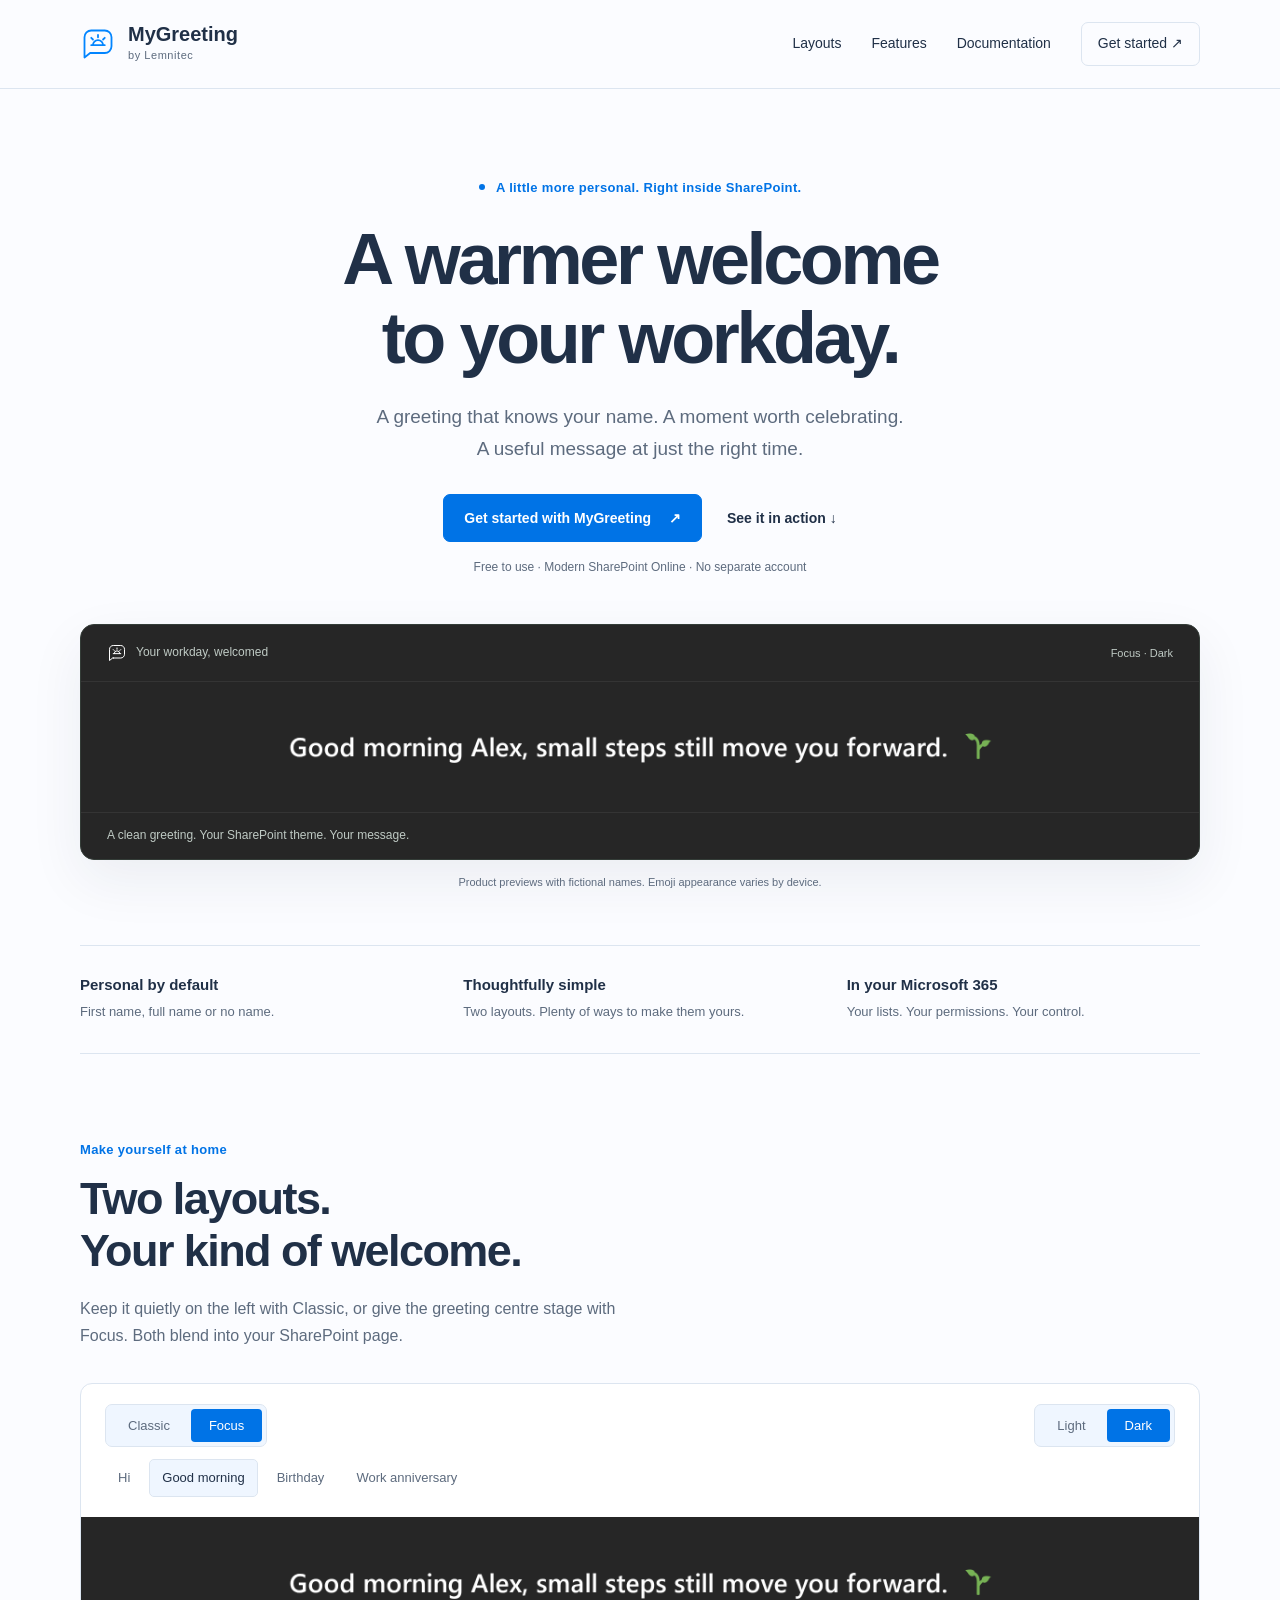
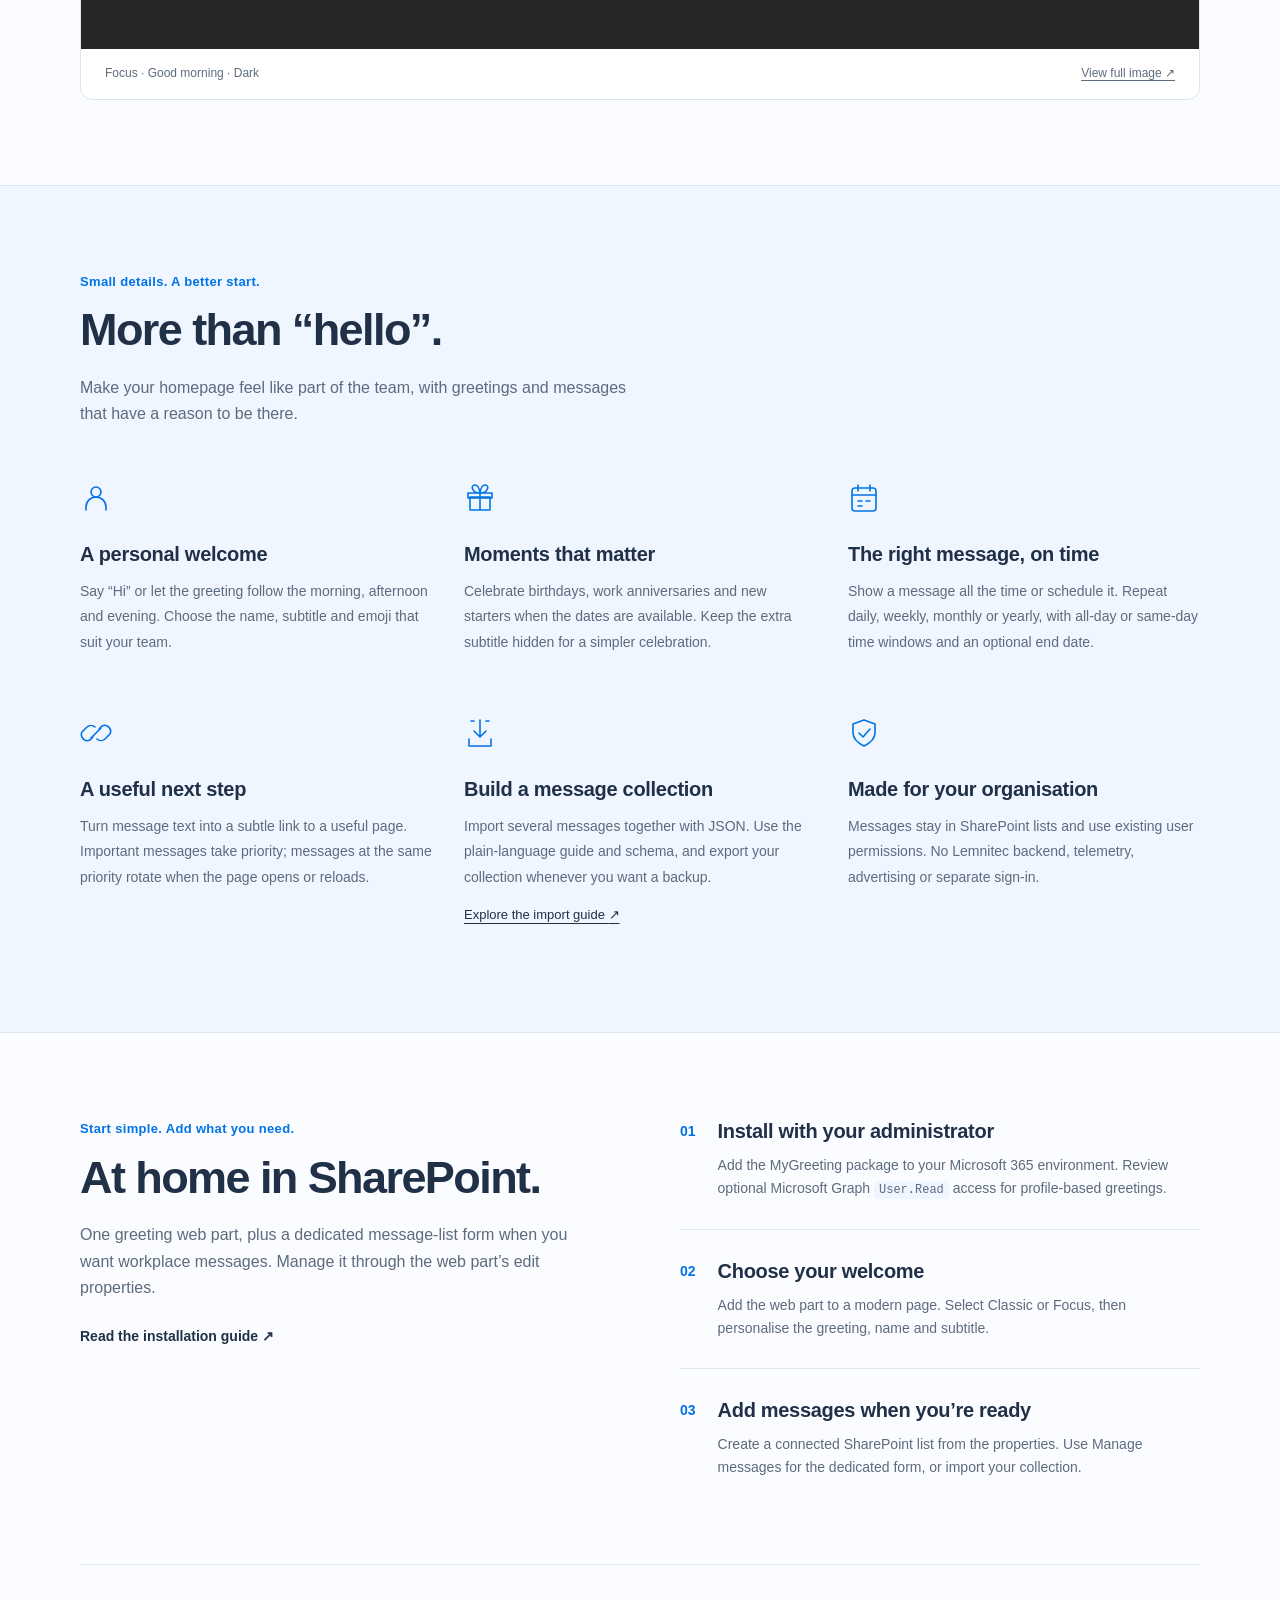
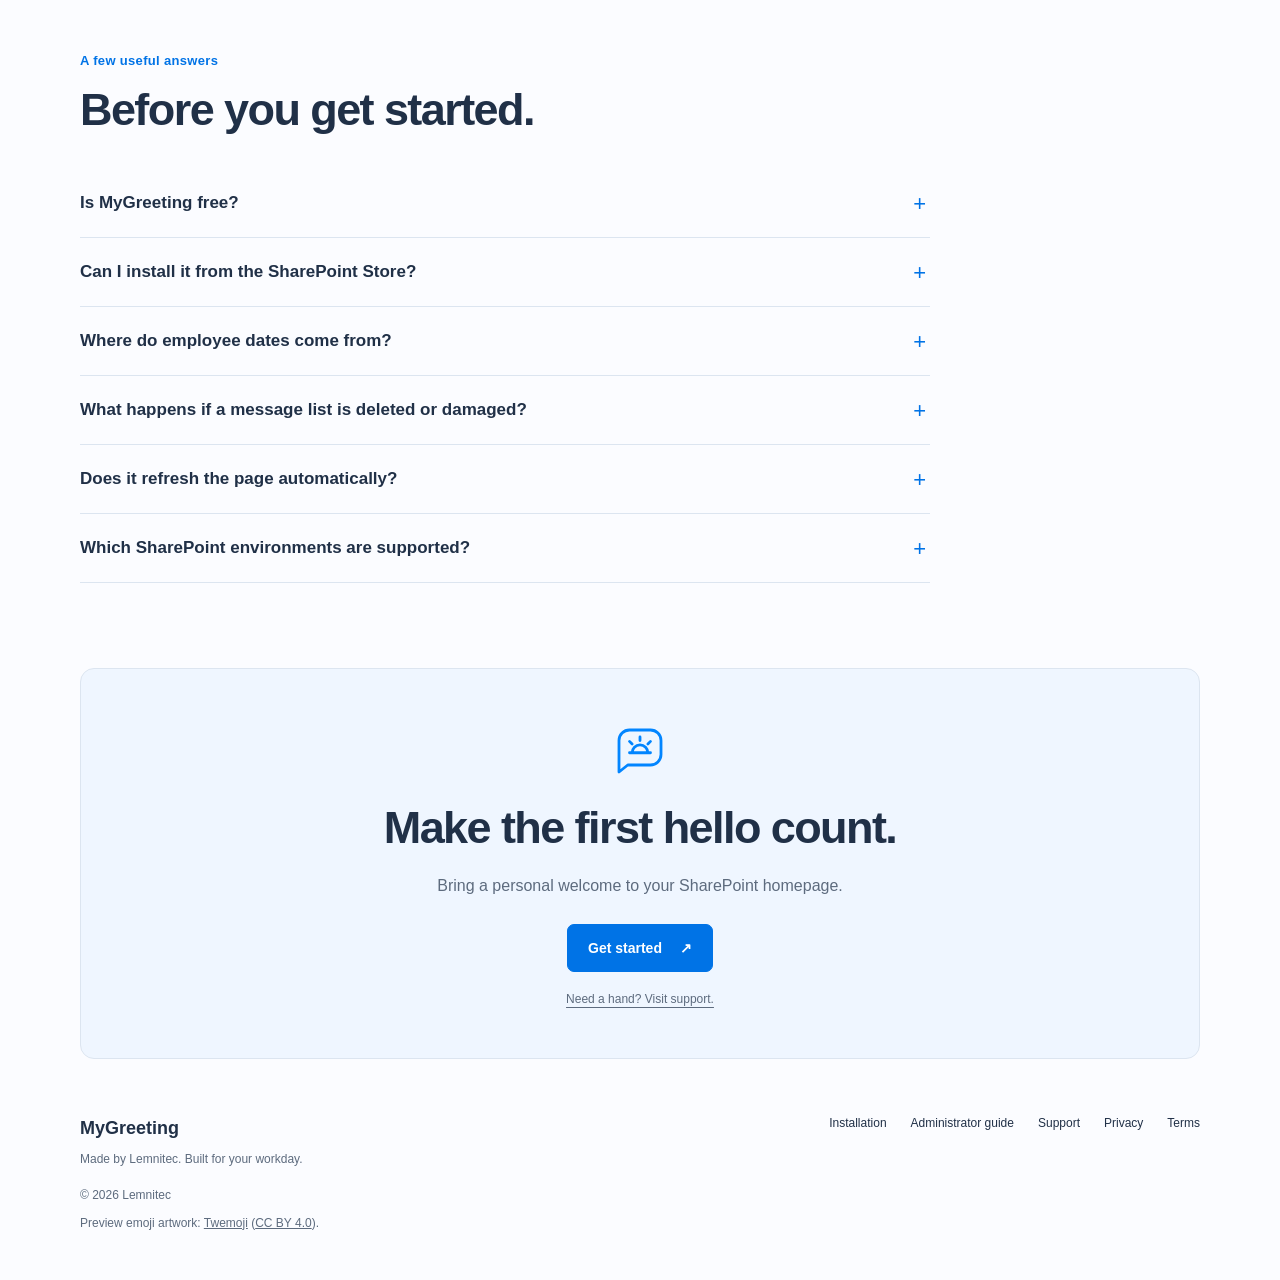
==== commit 1a92979a: "Switch MyGreeting product branding and icon pack to blue" ====
--- a/index.html
+++ b/index.html
@@ -5,11 +5,11 @@
 <title>MyGreeting — a personal welcome for SharePoint | Lemnitec</title>
 <meta name="description" content="Welcome your team with personal greetings, birthdays, work anniversaries and recurring workplace messages. MyGreeting is a free web part for modern SharePoint Online.">
 <meta property="og:title" content="MyGreeting — a warmer welcome to your workday"><meta property="og:description" content="Personal greetings and meaningful workplace messages, right inside SharePoint."><meta property="og:type" content="website"><meta property="og:url" content="https://lemnitec.github.io/"><meta property="og:image" content="https://lemnitec.github.io/assets/previews/focus-good-morning-dark.png">
-<link rel="canonical" href="https://lemnitec.github.io/"><link rel="icon" href="/assets/icons/mygreeting.svg" type="image/svg+xml"><link rel="stylesheet" href="/product.css"><script src="/product.js" defer></script>
+<link rel="canonical" href="https://lemnitec.github.io/"><link rel="icon" href="/assets/icons/mygreeting.svg?v=blue" type="image/svg+xml"><link rel="stylesheet" href="/product.css?v=blue"><script src="/product.js" defer></script>
 </head>
 <body>
 <a class="skip" href="#main">Skip to content</a>
-<header class="site-header"><nav class="nav wrap" aria-label="Main navigation"><a class="brand" href="/" aria-label="MyGreeting home"><img src="/assets/icons/mygreeting.svg" width="36" height="36" alt=""><span>MyGreeting <small>by Lemnitec</small></span></a><div class="nav-links"><a href="#layouts">Layouts</a><a href="#features">Features</a><a href="/docs/admin/">Documentation</a><a class="nav-cta" href="/docs/installation/">Get started <span aria-hidden="true">↗</span></a></div></nav></header>
+<header class="site-header"><nav class="nav wrap" aria-label="Main navigation"><a class="brand" href="/" aria-label="MyGreeting home"><img src="/assets/icons/mygreeting.svg?v=blue" width="36" height="36" alt=""><span>MyGreeting <small>by Lemnitec</small></span></a><div class="nav-links"><a href="#layouts">Layouts</a><a href="#features">Features</a><a href="/docs/admin/">Documentation</a><a class="nav-cta" href="/docs/installation/">Get started <span aria-hidden="true">↗</span></a></div></nav></header>
 <main id="main">
 <section class="hero wrap"><div class="eyebrow"><span class="dot" aria-hidden="true"></span> A little more personal. Right inside SharePoint.</div><h1>A warmer welcome<br>to your workday.</h1><p class="hero-copy">A greeting that knows your name. A moment worth celebrating.<br class="desktop-break"> A useful message at just the right time.</p><div class="actions"><a class="button" href="/docs/installation/">Get started with MyGreeting <span aria-hidden="true">↗</span></a><a class="text-link" href="#layouts">See it in action <span aria-hidden="true">↓</span></a></div><p class="hero-note">Free to use · Modern SharePoint Online · No separate account</p>
 <div class="hero-preview"><div class="preview-top"><span><img src="/assets/icons/mygreeting-white.svg" width="20" height="20" alt=""> Your workday, welcomed</span><span class="preview-tag">Focus · Dark</span></div><img class="hero-image" src="/assets/previews/focus-good-morning-dark.png" width="2400" height="280" alt="Good morning Alex, small steps still move you forward. Seedling emoji."><div class="preview-bottom">A clean greeting. Your SharePoint theme. Your message.</div></div><p class="image-note">Product previews with fictional names. Emoji appearance varies by device.</p></section>
@@ -27,7 +27,7 @@
 </div></div></section>
 <section class="section wrap setup" id="setup"><div class="section-heading"><div class="eyebrow">Start simple. Add what you need.</div><h2>At home in SharePoint.</h2><p>One greeting web part, plus a dedicated message-list form when you want workplace messages. Manage it through the web part’s edit properties.</p><a class="text-link" href="/docs/installation/">Read the installation guide <span aria-hidden="true">↗</span></a></div><ol class="steps"><li><span class="step-number">01</span><div><h3>Install with your administrator</h3><p>Add the MyGreeting package to your Microsoft 365 environment. Review optional Microsoft Graph <code>User.Read</code> access for profile-based greetings.</p></div></li><li><span class="step-number">02</span><div><h3>Choose your welcome</h3><p>Add the web part to a modern page. Select Classic or Focus, then personalise the greeting, name and subtitle.</p></div></li><li><span class="step-number">03</span><div><h3>Add messages when you’re ready</h3><p>Create a connected SharePoint list from the properties. Use Manage messages for the dedicated form, or import your collection.</p></div></li></ol></section>
 <section class="section wrap"><div class="faq-heading"><div class="eyebrow">A few useful answers</div><h2>Before you get started.</h2></div><div class="faq"><details><summary>Is MyGreeting free?</summary><p>Yes. There is no additional MyGreeting purchase, subscription or account. Your organisation needs its own Microsoft 365 environment with SharePoint Online.</p></details><details><summary>Can I install it from the SharePoint Store?</summary><p>The store listing is being prepared. Until certification and publication are complete, the public installation guide describes the administrator-managed package route. We’ll add the store link here when the listing is available.</p></details><details><summary>Where do employee dates come from?</summary><p>You can use the signed-in employee’s Microsoft 365 profile or a same-site SharePoint employee list. Optional birthday and employment dates may be unavailable in the profile. The normal greeting still works using the SharePoint name.</p></details><details><summary>What happens if a message list is deleted or damaged?</summary><p>The normal greeting remains available. Editors can reconnect a list, restore a deleted list through the site recycle bin if it is still recoverable, or create a replacement. Safe repair adds missing setup; conflicting columns or other custom forms require an administrator. Export backups to preserve your messages.</p></details><details><summary>Does it refresh the page automatically?</summary><p>No. Message rotation happens when the page opens or reloads. Viewer-local and fixed named time zones are available for scheduled messages.</p></details><details><summary>Which SharePoint environments are supported?</summary><p>Modern SharePoint Online pages. MyGreeting does not advertise support for Teams tabs, classic SharePoint pages or SharePoint Server.</p></details></div></section>
-<section class="closing wrap"><img src="/assets/icons/mygreeting.svg" width="56" height="56" alt=""><h2>Make the first hello count.</h2><p>Bring a personal welcome to your SharePoint homepage.</p><a class="button" href="/docs/installation/">Get started <span aria-hidden="true">↗</span></a><a class="closing-link" href="/support/">Need a hand? Visit support.</a></section>
+<section class="closing wrap"><img src="/assets/icons/mygreeting.svg?v=blue" width="56" height="56" alt=""><h2>Make the first hello count.</h2><p>Bring a personal welcome to your SharePoint homepage.</p><a class="button" href="/docs/installation/">Get started <span aria-hidden="true">↗</span></a><a class="closing-link" href="/support/">Need a hand? Visit support.</a></section>
 </main>
 <footer class="footer wrap"><div><a class="footer-brand" href="/">MyGreeting</a><p>Made by Lemnitec. Built for your workday.</p><small>© 2026 Lemnitec</small><p class="art-credit">Preview emoji artwork: <a href="https://github.com/jdecked/twemoji">Twemoji</a> (<a href="https://creativecommons.org/licenses/by/4.0/">CC BY 4.0</a>).</p></div><nav aria-label="Footer navigation"><a href="/docs/installation/">Installation</a><a href="/docs/admin/">Administrator guide</a><a href="/support/">Support</a><a href="/privacy/">Privacy</a><a href="/terms/">Terms</a></nav></footer>
 </body></html>
--- a/product.css
+++ b/product.css
@@ -1 +1 @@
-:root{--ink:#21332d;--muted:#5c6c65;--green:#285e4c;--line:#dce4dd;--paper:#fbfcf9;--soft:#f0f4ed;--white:#fff}*{box-sizing:border-box}html{scroll-behavior:smooth;scroll-padding-top:100px}body{margin:0;background:var(--paper);color:var(--ink);font-family:'Segoe UI',Arial,sans-serif;font-size:16px;line-height:1.65}a{color:inherit}button{font:inherit}img{max-width:100%;height:auto}button,a,summary{-webkit-tap-highlight-color:transparent}:focus-visible{outline:3px solid #508b6f;outline-offset:5px}.skip{position:absolute;top:-80px;left:20px;background:var(--green);color:white;padding:10px 20px;z-index:20}.skip:focus{top:12px}.wrap{width:min(1120px,calc(100% - 64px));margin-inline:auto}.site-header{border-bottom:1px solid var(--line);background:var(--paper)}.nav{display:flex;justify-content:space-between;align-items:center;gap:20px;min-height:88px}.brand{display:flex;gap:12px;align-items:center;text-decoration:none;font-size:20px;font-weight:600;line-height:1.2}.brand img{flex:none}.brand small{display:block;font-size:11px;line-height:1.8;letter-spacing:.05em;font-weight:400;color:var(--muted)}.nav-links{display:flex;align-items:center;gap:30px;font-size:14px}.nav-links a{text-decoration:none}.nav-links a:hover{text-decoration:underline;text-underline-offset:5px}.nav-cta{border:1px solid var(--line);border-radius:7px;padding:9px 16px}.hero{text-align:center;padding-top:88px;padding-bottom:54px}.eyebrow{font-size:13px;font-weight:600;letter-spacing:.025em;color:var(--green)}.dot{display:inline-block;width:6px;height:6px;border-radius:50%;background:var(--green);margin:0 8px 2px 0}h1,h2,h3,p{margin:0}h1{font-weight:600;font-size:clamp(42px,5.8vw,72px);line-height:1.09;letter-spacing:-.047em;margin:22px 0 24px}h2{font-size:clamp(32px,4vw,45px);font-weight:600;line-height:1.17;letter-spacing:-.035em;margin:12px 0 18px}h3{font-size:20px;line-height:1.3;font-weight:600;letter-spacing:-.015em}.hero-copy{color:var(--muted);font-size:19px;line-height:1.65}.actions{display:flex;gap:25px;justify-content:center;align-items:center;margin-top:30px}.button{display:inline-flex;align-items:center;justify-content:center;gap:18px;background:var(--green);color:var(--white);border:1px solid var(--green);border-radius:7px;min-height:48px;padding:11px 20px;text-decoration:none;font-weight:600;font-size:14px}.button:hover{background:#204b3d}.text-link{font-size:14px;font-weight:600;text-decoration:none}.text-link:hover{text-decoration:underline;text-underline-offset:4px}.hero-note{font-size:12px;color:var(--muted);margin-top:16px}.hero-preview{background:#262626;border:1px solid #343d38;border-radius:14px;overflow:hidden;text-align:left;margin-top:46px;box-shadow:0 20px 55px #21332d12}.preview-top,.preview-bottom{color:#bfcac4;font-size:12px;padding:18px 26px}.preview-top{display:flex;justify-content:space-between;align-items:center;border-bottom:1px solid #ffffff10}.preview-top>span:first-child{display:flex;align-items:center;gap:9px}.preview-tag{font-size:11px}.hero-image{display:block;width:100%;height:auto}.preview-bottom{border-top:1px solid #ffffff10;padding-block:13px}.image-note{font-size:11px;color:var(--muted);margin-top:13px}.value-strip{display:grid;grid-template-columns:repeat(3,1fr);gap:30px;border-block:1px solid var(--line);padding:27px 0 31px}.value-strip strong,.value-strip span{display:block}.value-strip strong{font-weight:600;font-size:15px}.value-strip span{color:var(--muted);font-size:13px;margin-top:3px}.section{padding-block:85px}.section-heading{max-width:570px;margin-bottom:34px}.section-heading>p{color:var(--muted);font-size:16px}.gallery{border:1px solid var(--line);background:white;border-radius:12px;overflow:hidden}.gallery-toolbar{display:flex;align-items:center;justify-content:space-between;gap:16px;padding:20px 24px 12px}.segmented{display:inline-flex;padding:4px;border:1px solid var(--line);background:var(--soft);border-radius:7px;gap:3px}.segmented button{border:0;background:transparent;color:var(--muted);padding:6px 18px;border-radius:4px;font-size:13px;cursor:pointer}.segmented button[aria-pressed=true]{background:var(--green);color:white}.scenario-buttons{display:flex;gap:6px;flex-wrap:wrap;padding:0 24px 20px}.scenario-buttons button{background:transparent;border:1px solid transparent;border-radius:5px;color:var(--muted);padding:7px 12px;cursor:pointer;font-size:13px}.scenario-buttons button[aria-pressed=true]{background:var(--soft);border-color:var(--line);color:var(--ink)}.scenario-buttons button:hover{border-color:var(--line)}.gallery-picture{border-block:1px solid var(--line);background:#fff}.gallery-picture.dark{background:#262626;border-color:#262626}.gallery-picture img{display:block;width:100%;height:auto}.gallery-caption{display:flex;justify-content:space-between;gap:20px;font-size:12px;color:var(--muted);padding:15px 24px}.gallery-caption a{text-underline-offset:3px}.feature-section{background:var(--soft);border-block:1px solid var(--line)}.features-grid{display:grid;grid-template-columns:repeat(3,1fr);gap:22px 32px}.feature-card{padding:20px 0}.line-icon{width:32px;height:32px;fill:none;stroke:var(--green);stroke-width:1.6;stroke-linecap:round;stroke-linejoin:round;margin-bottom:19px}.feature-card h3{margin-bottom:12px}.feature-card p{font-size:14px;color:var(--muted);line-height:1.8}.feature-card a{font-size:13px;display:inline-block;margin-top:14px;text-underline-offset:4px}.setup{display:grid;grid-template-columns:1fr 1fr;gap:80px;border-bottom:1px solid var(--line)}.setup .section-heading{margin:0}.setup .text-link{display:inline-block;margin-top:24px}.steps{list-style:none;margin:0;padding:0}.steps li{display:flex;gap:22px;padding:0 0 28px;margin-bottom:28px;border-bottom:1px solid var(--line)}.steps li:last-child{border:0;margin:0;padding:0}.step-number{font-size:14px;font-weight:600;line-height:26px;color:var(--green)}.steps p{font-size:14px;color:var(--muted);margin-top:10px}.steps code{font-size:12px;background:var(--soft);padding:2px 5px;border-radius:3px}.faq-heading{margin-bottom:32px}.faq{max-width:850px}.faq details{border-bottom:1px solid var(--line);padding:20px 0}.faq summary{list-style:none;cursor:pointer;font-size:17px;font-weight:600;padding-right:35px;position:relative}.faq summary::-webkit-details-marker{display:none}.faq summary::after{content:'+';position:absolute;right:4px;font-weight:400;color:var(--green);font-size:22px;top:-3px}.faq details[open] summary::after{content:'−'}.faq details p{color:var(--muted);font-size:14px;max-width:760px;margin-top:14px}.closing{text-align:center;border:1px solid var(--line);border-radius:14px;background:var(--soft);padding:54px 32px 48px}.closing h2{margin-top:15px}.closing p{color:var(--muted);margin-bottom:25px}.closing-link{display:block;margin-top:18px;font-size:12px;color:var(--muted);text-underline-offset:4px}.footer{display:flex;justify-content:space-between;gap:40px;padding-block:55px 35px}.footer-brand{font-size:18px;font-weight:600;text-decoration:none}.footer p,.footer small{font-size:12px;color:var(--muted)}.footer p{margin:6px 0 12px}.footer nav{display:flex;flex-wrap:wrap;gap:12px 24px;align-items:flex-start;font-size:12px}.footer nav a{text-decoration:none}.footer nav a:hover{text-decoration:underline}@media(max-width:760px){.wrap{width:calc(100% - 36px)}.nav{min-height:76px}.nav-links{gap:16px}.nav-links>a:not(.nav-cta){display:none}.hero{padding-top:54px}.hero-copy{font-size:17px}.desktop-break{display:none}.actions{flex-direction:column;gap:18px}h1{font-size:46px}.preview-top{padding:15px}.preview-bottom{padding:12px 15px;font-size:11px}.hero-preview{margin-top:35px}.value-strip{grid-template-columns:1fr;gap:20px}.section{padding-block:54px}.features-grid{grid-template-columns:1fr 1fr;gap:12px 26px}.setup{grid-template-columns:1fr;gap:38px}.gallery-toolbar{padding:16px 14px 12px;gap:10px}.segmented button{padding:6px 11px}.scenario-buttons{padding:0 14px 16px;gap:3px}.scenario-buttons button{font-size:12px;padding:6px 8px}.gallery-caption{padding:13px 14px;gap:10px;flex-wrap:wrap}.closing{padding:36px 20px}.footer{flex-direction:column;gap:24px}.image-note{padding-inline:8px}}@media(max-width:450px){h1{font-size:40px}.features-grid{grid-template-columns:1fr}.feature-card{padding:14px 0}.preview-tag{display:none}.hero-note{font-size:11px}.gallery-picture img{min-height:80px;object-fit:contain}.brand{font-size:18px}.nav-cta{padding:8px 11px;font-size:12px}}@media(prefers-reduced-motion:reduce){html{scroll-behavior:auto}}
+:root{--ink:#203047;--muted:#5d6b7e;--accent:#0073e6;--line:#dce5f0;--paper:#fbfcff;--soft:#eff6ff;--white:#fff}*{box-sizing:border-box}html{scroll-behavior:smooth;scroll-padding-top:100px}body{margin:0;background:var(--paper);color:var(--ink);font-family:'Segoe UI',Arial,sans-serif;font-size:16px;line-height:1.65}a{color:inherit}button{font:inherit}img{max-width:100%;height:auto}button,a,summary{-webkit-tap-highlight-color:transparent}:focus-visible{outline:3px solid #0285ff;outline-offset:5px}.skip{position:absolute;top:-80px;left:20px;background:var(--accent);color:white;padding:10px 20px;z-index:20}.skip:focus{top:12px}.wrap{width:min(1120px,calc(100% - 64px));margin-inline:auto}.site-header{border-bottom:1px solid var(--line);background:var(--paper)}.nav{display:flex;justify-content:space-between;align-items:center;gap:20px;min-height:88px}.brand{display:flex;gap:12px;align-items:center;text-decoration:none;font-size:20px;font-weight:600;line-height:1.2}.brand img{flex:none}.brand small{display:block;font-size:11px;line-height:1.8;letter-spacing:.05em;font-weight:400;color:var(--muted)}.nav-links{display:flex;align-items:center;gap:30px;font-size:14px}.nav-links a{text-decoration:none}.nav-links a:hover{text-decoration:underline;text-underline-offset:5px}.nav-cta{border:1px solid var(--line);border-radius:7px;padding:9px 16px}.hero{text-align:center;padding-top:88px;padding-bottom:54px}.eyebrow{font-size:13px;font-weight:600;letter-spacing:.025em;color:var(--accent)}.dot{display:inline-block;width:6px;height:6px;border-radius:50%;background:var(--accent);margin:0 8px 2px 0}h1,h2,h3,p{margin:0}h1{font-weight:600;font-size:clamp(42px,5.8vw,72px);line-height:1.09;letter-spacing:-.047em;margin:22px 0 24px}h2{font-size:clamp(32px,4vw,45px);font-weight:600;line-height:1.17;letter-spacing:-.035em;margin:12px 0 18px}h3{font-size:20px;line-height:1.3;font-weight:600;letter-spacing:-.015em}.hero-copy{color:var(--muted);font-size:19px;line-height:1.65}.actions{display:flex;gap:25px;justify-content:center;align-items:center;margin-top:30px}.button{display:inline-flex;align-items:center;justify-content:center;gap:18px;background:var(--accent);color:var(--white);border:1px solid var(--accent);border-radius:7px;min-height:48px;padding:11px 20px;text-decoration:none;font-weight:600;font-size:14px}.button:hover{background:#006bd6}.text-link{font-size:14px;font-weight:600;text-decoration:none}.text-link:hover{text-decoration:underline;text-underline-offset:4px}.hero-note{font-size:12px;color:var(--muted);margin-top:16px}.hero-preview{background:#262626;border:1px solid #343d38;border-radius:14px;overflow:hidden;text-align:left;margin-top:46px;box-shadow:0 20px 55px #20304712}.preview-top,.preview-bottom{color:#bfcac4;font-size:12px;padding:18px 26px}.preview-top{display:flex;justify-content:space-between;align-items:center;border-bottom:1px solid #ffffff10}.preview-top>span:first-child{display:flex;align-items:center;gap:9px}.preview-tag{font-size:11px}.hero-image{display:block;width:100%;height:auto}.preview-bottom{border-top:1px solid #ffffff10;padding-block:13px}.image-note{font-size:11px;color:var(--muted);margin-top:13px}.value-strip{display:grid;grid-template-columns:repeat(3,1fr);gap:30px;border-block:1px solid var(--line);padding:27px 0 31px}.value-strip strong,.value-strip span{display:block}.value-strip strong{font-weight:600;font-size:15px}.value-strip span{color:var(--muted);font-size:13px;margin-top:3px}.section{padding-block:85px}.section-heading{max-width:570px;margin-bottom:34px}.section-heading>p{color:var(--muted);font-size:16px}.gallery{border:1px solid var(--line);background:white;border-radius:12px;overflow:hidden}.gallery-toolbar{display:flex;align-items:center;justify-content:space-between;gap:16px;padding:20px 24px 12px}.segmented{display:inline-flex;padding:4px;border:1px solid var(--line);background:var(--soft);border-radius:7px;gap:3px}.segmented button{border:0;background:transparent;color:var(--muted);padding:6px 18px;border-radius:4px;font-size:13px;cursor:pointer}.segmented button[aria-pressed=true]{background:var(--accent);color:white}.scenario-buttons{display:flex;gap:6px;flex-wrap:wrap;padding:0 24px 20px}.scenario-buttons button{background:transparent;border:1px solid transparent;border-radius:5px;color:var(--muted);padding:7px 12px;cursor:pointer;font-size:13px}.scenario-buttons button[aria-pressed=true]{background:var(--soft);border-color:var(--line);color:var(--ink)}.scenario-buttons button:hover{border-color:var(--line)}.gallery-picture{border-block:1px solid var(--line);background:#fff}.gallery-picture.dark{background:#262626;border-color:#262626}.gallery-picture img{display:block;width:100%;height:auto}.gallery-caption{display:flex;justify-content:space-between;gap:20px;font-size:12px;color:var(--muted);padding:15px 24px}.gallery-caption a{text-underline-offset:3px}.feature-section{background:var(--soft);border-block:1px solid var(--line)}.features-grid{display:grid;grid-template-columns:repeat(3,1fr);gap:22px 32px}.feature-card{padding:20px 0}.line-icon{width:32px;height:32px;fill:none;stroke:var(--accent);stroke-width:1.6;stroke-linecap:round;stroke-linejoin:round;margin-bottom:19px}.feature-card h3{margin-bottom:12px}.feature-card p{font-size:14px;color:var(--muted);line-height:1.8}.feature-card a{font-size:13px;display:inline-block;margin-top:14px;text-underline-offset:4px}.setup{display:grid;grid-template-columns:1fr 1fr;gap:80px;border-bottom:1px solid var(--line)}.setup .section-heading{margin:0}.setup .text-link{display:inline-block;margin-top:24px}.steps{list-style:none;margin:0;padding:0}.steps li{display:flex;gap:22px;padding:0 0 28px;margin-bottom:28px;border-bottom:1px solid var(--line)}.steps li:last-child{border:0;margin:0;padding:0}.step-number{font-size:14px;font-weight:600;line-height:26px;color:var(--accent)}.steps p{font-size:14px;color:var(--muted);margin-top:10px}.steps code{font-size:12px;background:var(--soft);padding:2px 5px;border-radius:3px}.faq-heading{margin-bottom:32px}.faq{max-width:850px}.faq details{border-bottom:1px solid var(--line);padding:20px 0}.faq summary{list-style:none;cursor:pointer;font-size:17px;font-weight:600;padding-right:35px;position:relative}.faq summary::-webkit-details-marker{display:none}.faq summary::after{content:'+';position:absolute;right:4px;font-weight:400;color:var(--accent);font-size:22px;top:-3px}.faq details[open] summary::after{content:'−'}.faq details p{color:var(--muted);font-size:14px;max-width:760px;margin-top:14px}.closing{text-align:center;border:1px solid var(--line);border-radius:14px;background:var(--soft);padding:54px 32px 48px}.closing h2{margin-top:15px}.closing p{color:var(--muted);margin-bottom:25px}.closing-link{display:block;margin-top:18px;font-size:12px;color:var(--muted);text-underline-offset:4px}.footer{display:flex;justify-content:space-between;gap:40px;padding-block:55px 35px}.footer-brand{font-size:18px;font-weight:600;text-decoration:none}.footer p,.footer small{font-size:12px;color:var(--muted)}.footer p{margin:6px 0 12px}.footer nav{display:flex;flex-wrap:wrap;gap:12px 24px;align-items:flex-start;font-size:12px}.footer nav a{text-decoration:none}.footer nav a:hover{text-decoration:underline}@media(max-width:760px){.wrap{width:calc(100% - 36px)}.nav{min-height:76px}.nav-links{gap:16px}.nav-links>a:not(.nav-cta){display:none}.hero{padding-top:54px}.hero-copy{font-size:17px}.desktop-break{display:none}.actions{flex-direction:column;gap:18px}h1{font-size:46px}.preview-top{padding:15px}.preview-bottom{padding:12px 15px;font-size:11px}.hero-preview{margin-top:35px}.value-strip{grid-template-columns:1fr;gap:20px}.section{padding-block:54px}.features-grid{grid-template-columns:1fr 1fr;gap:12px 26px}.setup{grid-template-columns:1fr;gap:38px}.gallery-toolbar{padding:16px 14px 12px;gap:10px}.segmented button{padding:6px 11px}.scenario-buttons{padding:0 14px 16px;gap:3px}.scenario-buttons button{font-size:12px;padding:6px 8px}.gallery-caption{padding:13px 14px;gap:10px;flex-wrap:wrap}.closing{padding:36px 20px}.footer{flex-direction:column;gap:24px}.image-note{padding-inline:8px}}@media(max-width:450px){h1{font-size:40px}.features-grid{grid-template-columns:1fr}.feature-card{padding:14px 0}.preview-tag{display:none}.hero-note{font-size:11px}.gallery-picture img{min-height:80px;object-fit:contain}.brand{font-size:18px}.nav-cta{padding:8px 11px;font-size:12px}}@media(prefers-reduced-motion:reduce){html{scroll-behavior:auto}}
